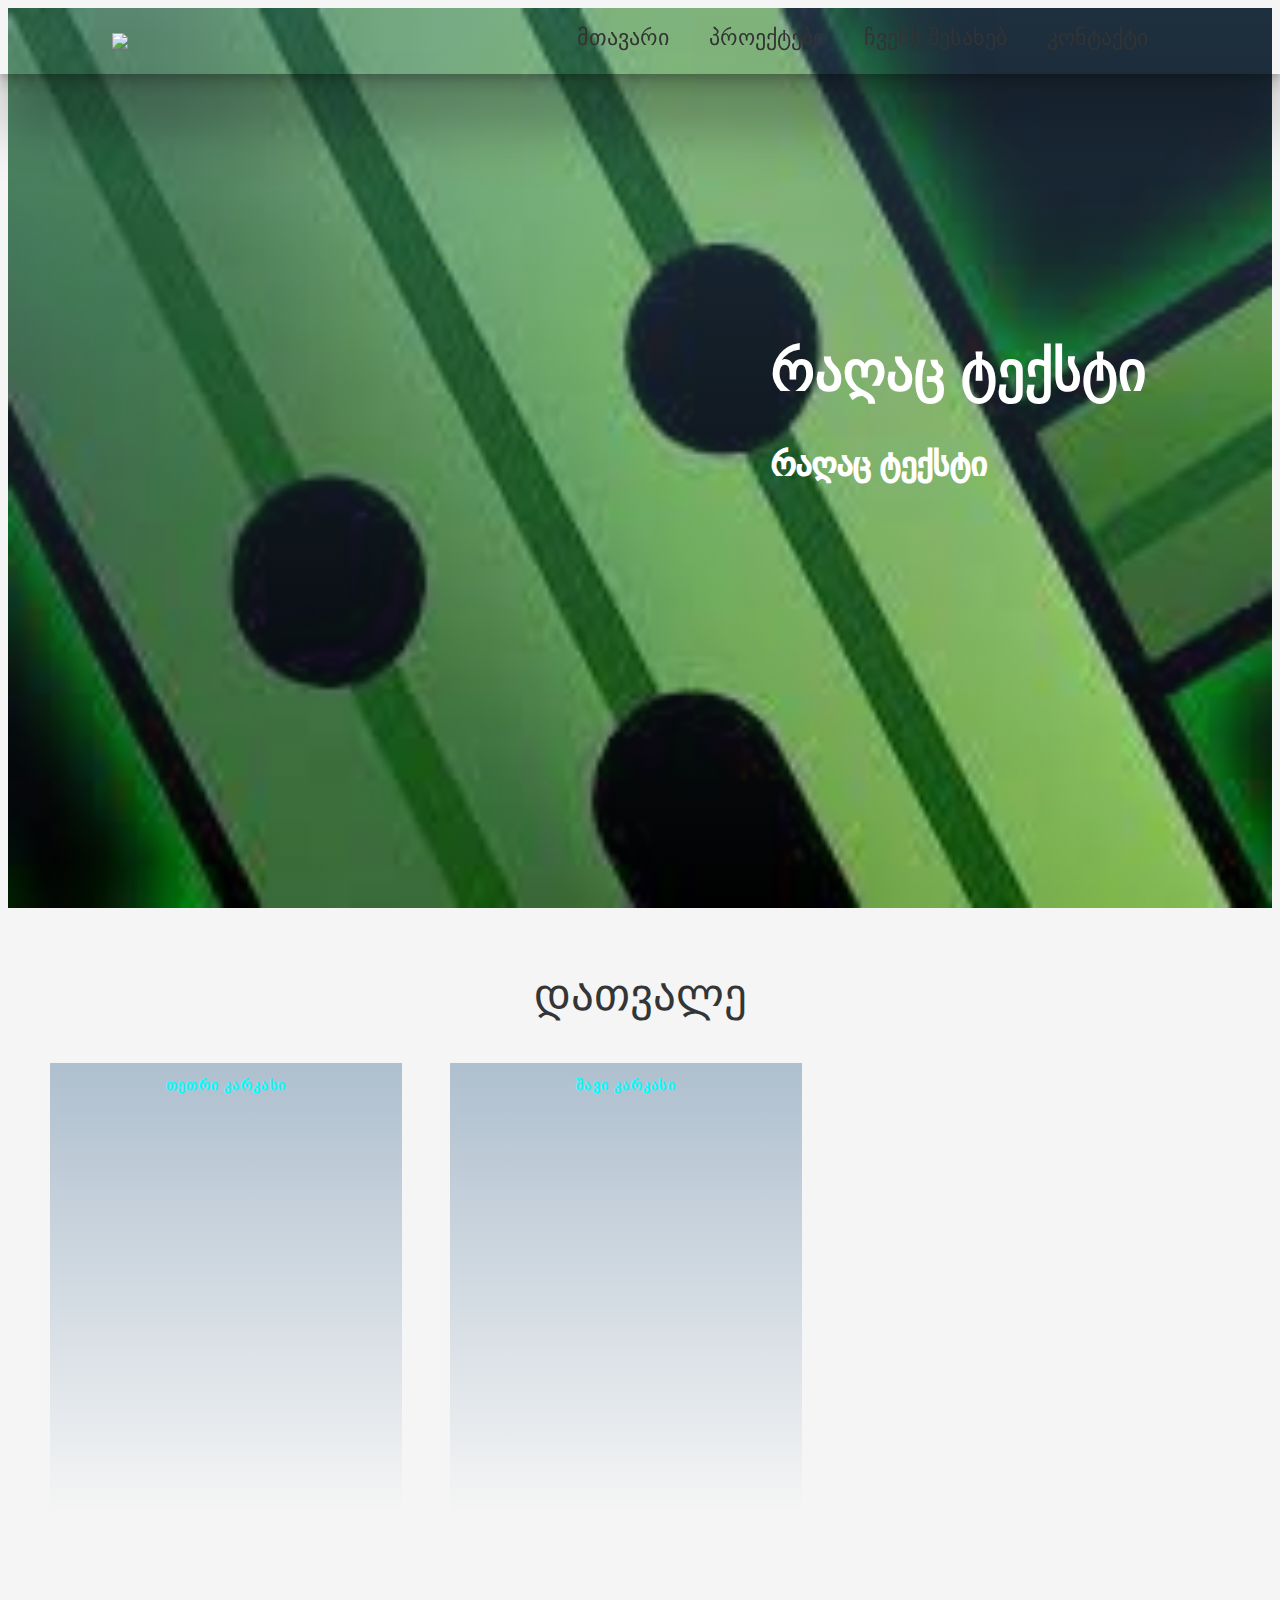
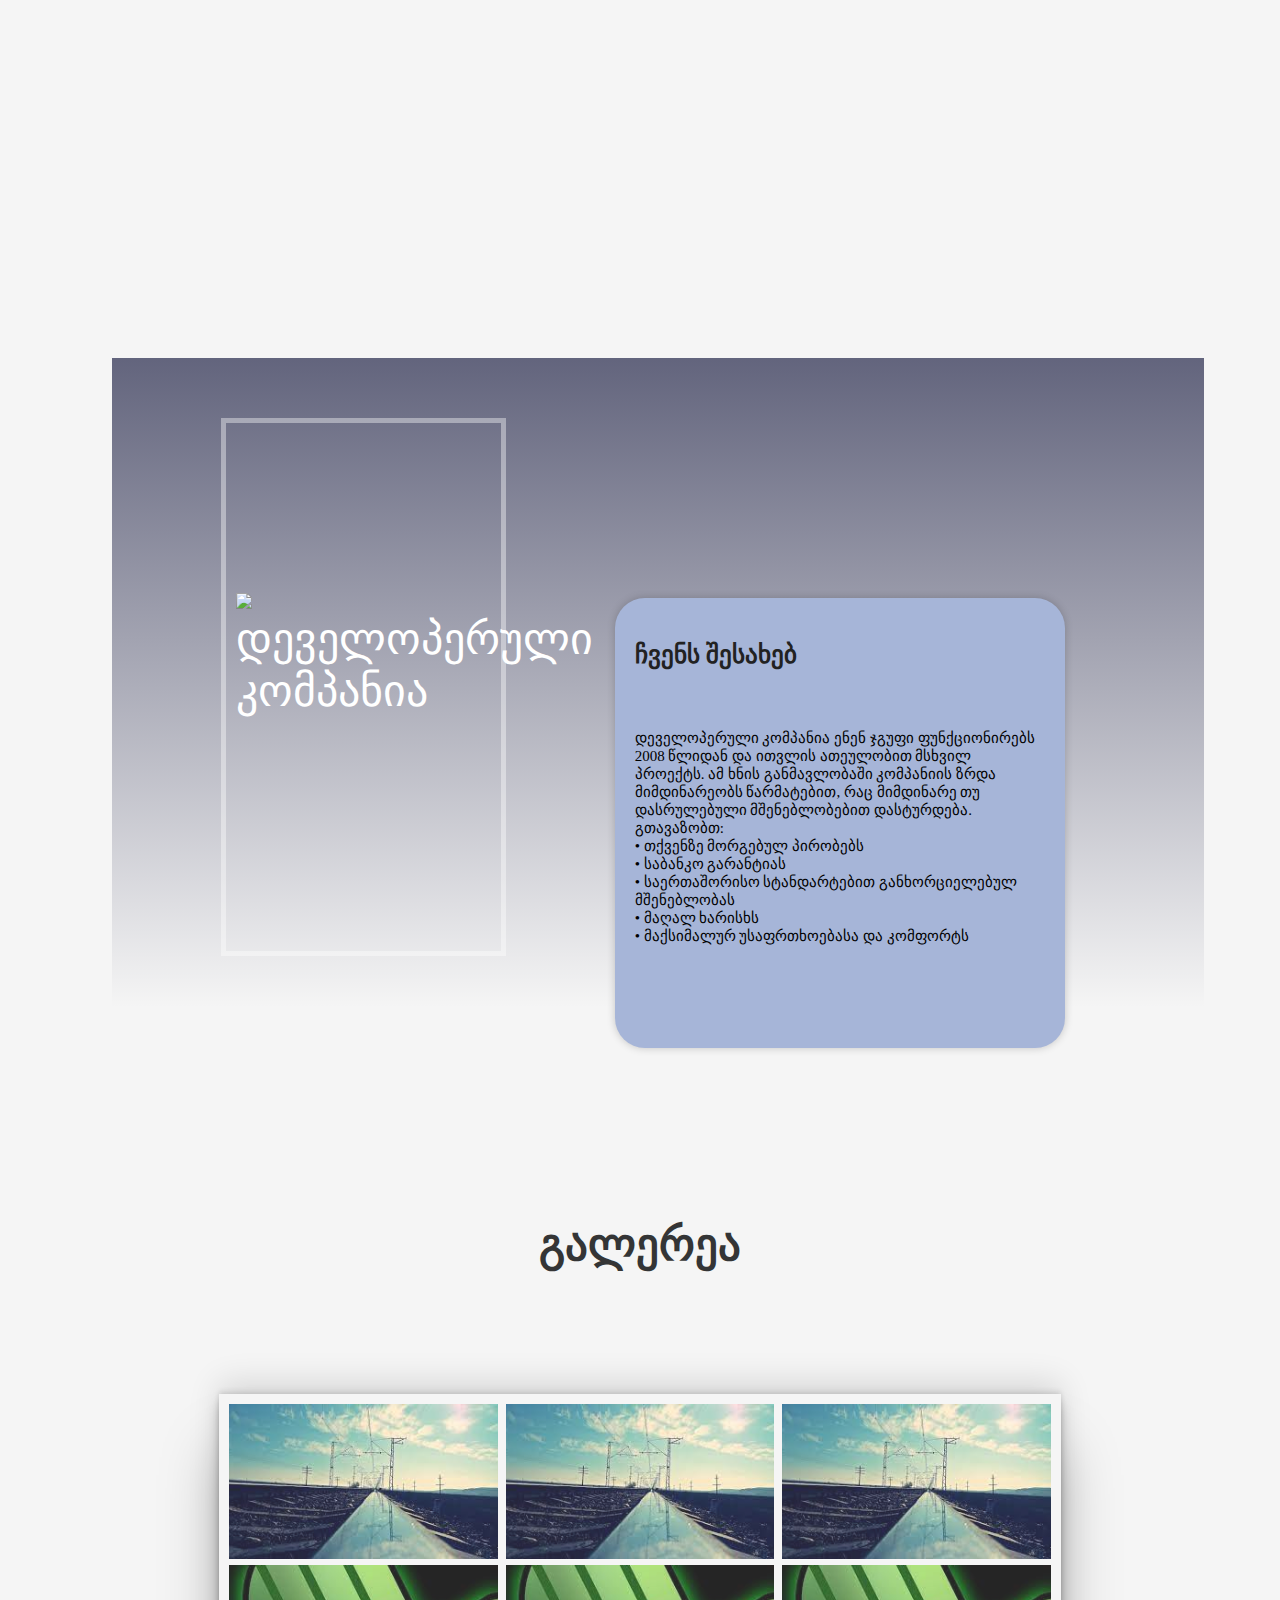
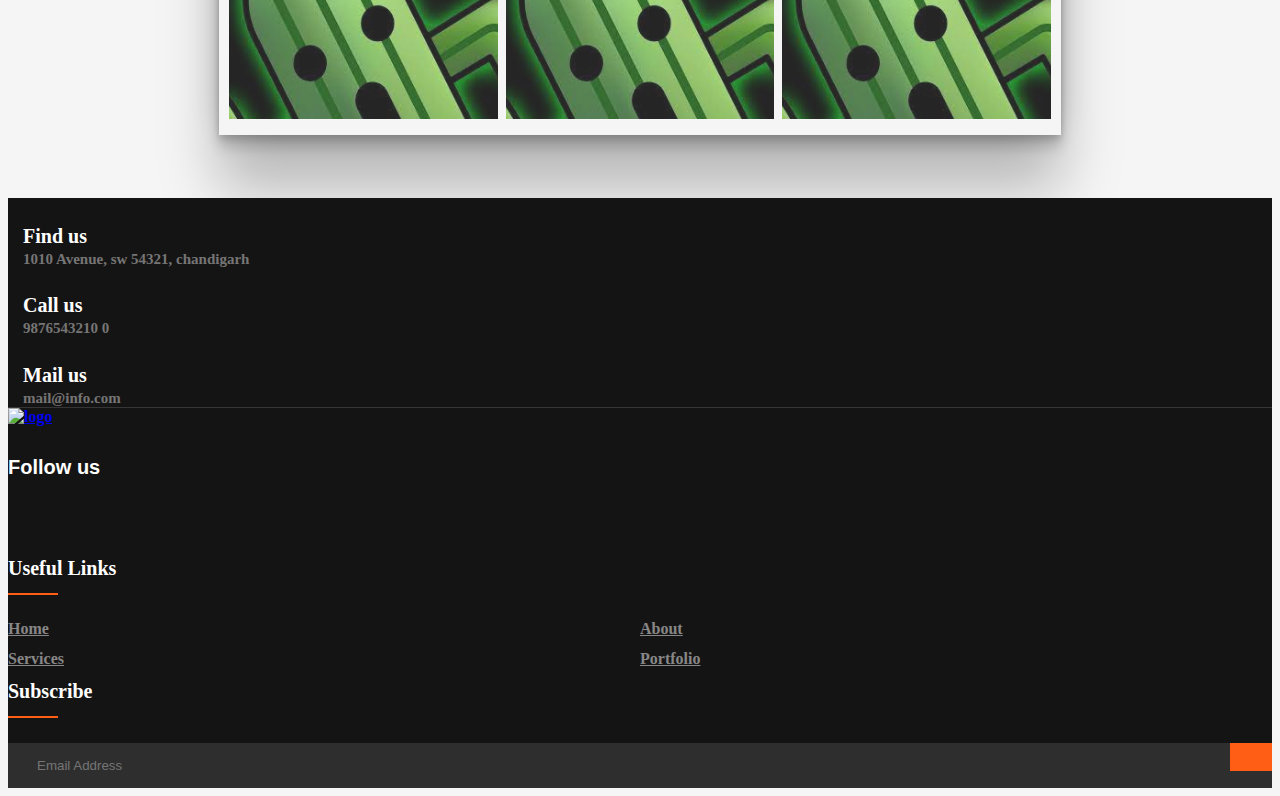
==== index.html @ 0bc1a881 "Calculator" ====
<!DOCTYPE html>
<html lang="en">

<head>
    <meta charset="UTF-8">
    <meta http-equiv="X-UA-Compatible" content="IE=edge">
    <meta name="viewport" content="width=device-width, initial-scale=1.0">
    <script src="https://code.jquery.com/jquery-3.6.0.min.js"></script>
    <script src="https://unpkg.com/aos@2.3.1/dist/aos.js"></script>
    <link rel="icon" href="./img/logo.png" type="image/gif" sizes="16x16">
    <script src="https://cdn.jsdelivr.net/npm/bootstrap@5.0.2/dist/js/bootstrap.bundle.min.js"
        integrity="sha384-MrcW6ZMFYlzcLA8Nl+NtUVF0sA7MsXsP1UyJoMp4YLEuNSfAP+JcXn/tWtIaxVXM"
        crossorigin="anonymous"></script>
    <script src="https://cdn.jsdelivr.net/bxslider/4.2.12/jquery.bxslider.min.js"></script>
    <link rel="stylesheet" href="https://cdn.rawgit.com/michalsnik/aos/2.1.1/dist/aos.css" />
    <link rel="stylesheet" href="styles.css">
    <link href="https://cdn.jsdelivr.net/npm/bootstrap@5.0.2/dist/css/bootstrap.min.css" rel="stylesheet"
        integrity="sha384-EVSTQN3/azprG1Anm3QDgpJLIm9Nao0Yz1ztcQTwFspd3yD65VohhpuuCOmLASjC" crossorigin="anonymous">
    <link href='https://unpkg.com/boxicons@2.0.7/css/boxicons.min.css' rel='stylesheet'>
    <title>Project</title>
</head>

<body style="background-color: #F5F5F5;">
    <div id="loader"></div>
    <section class="hero-section" id="hero-section">
        <header>
            <div class="navbar-wrapper">
                <nav class="navbar-content">
                    <a href="./" class="logo"><img style="height: 4.5rem;" src="./img/logo.png"></a>
                    <ul class="nav-links">
                        <li><a class="txtchange" href="#">მთავარი</a></li>
                        <li><a class="txtchange" href="#project">პროექტები</a></li>
                        <li><a class="txtchange" href="#about">ჩვენს შესახებ</a></li>
                        <li><a class="txtchange" href="#contact">კონტაქტი</a></li>
                    </ul>
                    <i class='bx bx-menu' id="burger"></i>
                </nav>
            </div>
        </header>
        <div class="sliderimage" style="background-image: url(./img/photo1.jfif); opacity: 0;"></div>
        <div class="sliderimage" style="background-image: url(./img/photo2.jfif); opacity: 1;"></div>
        <div class="header-overlay_x">
            <!-- <ul id="ul" onmouseover="myStopFunction()" onmouseout="myFunction()">
        <li onclick="changeSlider(this)" data-items="1" style="background-color: rgb(251, 255, 140);"></li>
        <li onclick="changeSlider(this)" data-items="0" style="background-color: rgb(255, 255, 255);"></li>
        <div class="aroow-left" onclick="forward()">
          <i class='bx bx-right-arrow-alt'></i>
        </div>
        <div class="aroow-right" onclick="back()">
          <i class='bx bx-left-arrow-alt'></i>
        </div>
      </ul> -->

            <div class="header_text">
                <div class="hero-text">
                    <div class="hero-main-text aos-init aos-animate" data-aos="fade-down" data-aos-duration="1200"
                        data-aos-delay="800" data-aos-easing="ease">
                        <div class="main-title">რაღაც ტექსტი <br>
                            <p style="font-size:2rem">რაღაც ტექსტი </p>
                        </div><br>
                    </div>
                    <br>
                </div>
            </div>
        </div>
    </section>

    <!-- კალკულატორი -->

    <section id="project">
        <div data-aos="fade-up" data-aos-duration="900" data-aos-delay="150" data-aos-easing="ease"
            class="title aos-init aos-animate">დათვალე</div>
        <div class="project_border">
            <div class="pro">
                <!-- თეთრი კარკასი -->
                <div class="project aos-init aos-animate" data-aos="fade-up" data-aos-duration="1000"
                    data-aos-delay="200" data-aos-easing="ease">
                    <div class="project_1" style="background-image: url('./img/Dighomi/Project-Dighomi.jpg')">
                        <div class="project-color">
                            <div class="Ongoing_project">
                                თეთრი კარკასი
                            </div>
                            <ul class="project-button">
                                <li>
                                    თეთრი კარკასი
                                </li>
                                <li></li>
                                <li>
                                    <a class="view-modal">
                                        კალკულატორი
                                    </a>
                                </li>
                            </ul>
                        </div>
                    </div>
                </div>

                <!-- შავი კარკასი -->
                <div class="project aos-init aos-animate" data-aos="fade-up" data-aos-duration="1000"
                    data-aos-delay="200" data-aos-easing="ease">
                    <div class="project_1" style="background-image: url('./img/Ortachala/project-ortachala.png')">
                        <div class="project-color">
                            <div class="Ongoing_project">
                                შავი კარკასი
                            </div>
                            <ul class="project-button">
                                <li>შავი კარკასი</li>
                                <li></li>
                                <li>
                                    <a class="view-modal1">
                                        კალკულატორი
                                    </a>
                                </li>
                            </ul>
                        </div>
                    </div>
                </div>
            </div>
        </div>
    </section>


    <div class="popup">
        <div class="popup-content">
            <i style="cursor: pointer; font-size: 36px;" class='close bx bx-x-circle'></i>
          <h2>კალკულატორი</h2>
          <form>
            <label for="input-number">შეიყვანეთ კვადრატულობა:</label>
            <input placeholder="კვ.მ" type="number" id="input-number" name="input-number">
            <br>
            <button type="button" id="submit-btn">გამოთვლა</button>
          </form>
          <table id="product-table">
            <thead>
              <tr>
                <th>პროდუქტი</th>
                <th>ფასი</th>
                <th></th>
              </tr>
            </thead>
            <tbody></tbody>
            <tfoot>
              <tr>
                <td colspan="2">ჯამი:</td>
                <td id="total">0 GEL</td>
              </tr>
            </tfoot>
          </table>
        </div>
      </div>


    <!-- About -->
    <section id="about">
        <div class="about-image " style="background-image: url('./img/Dighomi/banner-2.png');">
            <div class="image_color">

                <div class="company ">
                    <img src="./img/logo.png">
                    <div class="company_text ">
                        დეველოპერული <br> კომპანია
                        </b></b></div><b><b>
                        </b></b>
                </div><b><b>
                    </b></b>
            </div><b><b>
                </b></b>
        </div>
        <b><b>
                <div class="about-text_1 ">
                    <div class="color-white_1">
                        <br>
                        <pre>ჩვენს შესახებ</pre>
                        <div style="height: 20px;">
                        </div>
                        <p>
                            დეველოპერული კომპანია ენენ ჯგუფი ფუნქციონირებს 2008 წლიდან და ითვლის ათეულობით მსხვილ
                            პროექტს. ამ ხნის
                            განმავლობაში კომპანიის ზრდა მიმდინარეობს წარმატებით, რაც მიმდინარე თუ დასრულებული
                            მშენებლობებით
                            დასტურდება.
                            <br>
                            გთავაზობთ:
                            <br>
                            • თქვენზე მორგებულ პირობებს
                            <br>
                            • საბანკო გარანტიას
                            <br>
                            • საერთაშორისო სტანდარტებით განხორციელებულ მშენებლობას
                            <br>
                            • მაღალ ხარისხს
                            <br>
                            • მაქსიმალურ უსაფრთხოებასა და კომფორტს
                        </p>
                    </div>
                </div>
    </section>
    <div class="title">გალერეა</div>
    <section id="gallery">

        <div class="gallery-container">

            <div class="gallery-item" data-index="1">

                <img src="./img/photo1.jfif">
            </div>
            <div class="gallery-item" data-index="2">
                <img src="./img/photo1.jfif">

            </div>
            <div class="gallery-item" data-index="3">
                <img src="./img/photo1.jfif">
            </div>
            <div class="gallery-item" data-index="4">
                <img src="./img/photo2.jfif">
            </div>
            <div class="gallery-item" data-index="5">
                <img src="./img/photo2.jfif">
            </div>
            <div class="gallery-item" data-index="6">
                <img src="./img/photo2.jfif">
            </div>
        </div>
    </section>

    <!-- Contact -->

    <!--Footer -->
    <footer class="footer-section">
        <div class="container">
            <div class="footer-cta pt-5 pb-5">
                <div class="row">
                    <div class="col-xl-4 col-md-4 mb-30">
                        <div class="single-cta">
                            <i class="fas fa-map-marker-alt"></i>
                            <div class="cta-text">
                                <h4>Find us</h4>
                                <span>1010 Avenue, sw 54321, chandigarh</span>
                            </div>
                        </div>
                    </div>
                    <div class="col-xl-4 col-md-4 mb-30">
                        <div class="single-cta">
                            <i class="fas fa-phone"></i>
                            <div class="cta-text">
                                <h4>Call us</h4>
                                <span>9876543210 0</span>
                            </div>
                        </div>
                    </div>
                    <div class="col-xl-4 col-md-4 mb-30">
                        <div class="single-cta">
                            <i class="far fa-envelope-open"></i>
                            <div class="cta-text">
                                <h4>Mail us</h4>
                                <span>mail@info.com</span>
                            </div>
                        </div>
                    </div>
                </div>
            </div>
            <div class="footer-content pt-5 pb-5">
                <div class="row">
                    <div class="col-xl-4 col-lg-4 mb-50">
                        <div class="footer-widget">
                            <div class="footer-logo">
                                <a href="index.html"><img src="https://i.ibb.co/QDy827D/ak-logo.png" class="img-fluid"
                                        alt="logo"></a>
                            </div>
                            <div class="footer-social-icon">
                                <span>Follow us</span>
                                <a href="#"><i class="fab fa-facebook-f facebook-bg"></i></a>
                                <a href="#"><i class="fab fa-twitter twitter-bg"></i></a>
                                <a href="#"><i class="fab fa-google-plus-g google-bg"></i></a>
                            </div>
                        </div>
                    </div>
                    <div class="col-xl-4 col-lg-4 col-md-6 mb-30">
                        <div class="footer-widget">
                            <div class="footer-widget-heading">
                                <h3>Useful Links</h3>
                            </div>
                            <ul>
                                <li><a href="#">Home</a></li>
                                <li><a href="#">about</a></li>
                                <li><a href="#">services</a></li>
                                <li><a href="#">portfolio</a></li>

                            </ul>
                        </div>
                    </div>
                    <div class="col-xl-4 col-lg-4 col-md-6 mb-50">
                        <div class="footer-widget">
                            <div class="footer-widget-heading">
                                <h3>Subscribe</h3>
                            </div>
                            <div class="subscribe-form">
                                <form action="#">
                                    <input type="text" placeholder="Email Address">
                                    <button><i class="fab fa-telegram-plane"></i></button>
                                </form>
                            </div>
                        </div>
                    </div>
                </div>
            </div>
        </div>
    </footer>
    <script>
        let menuarrow = document.querySelectorAll(".arrow");
        for (var i = 0; i < menuarrow.length; i++) {
            menuarrow[i].addEventListener("click", (e) => {
                let arrowParent = e.target.parentElement.parentElement; //selecting main parent of arrow
                arrowParent.classList.toggle("showMenu");
            });
        }
        AOS.init();
        let sidebar = document.querySelector(".sidebar");
        let sidebarBtn = document.querySelector(".bx-menu");
        sidebarBtn.addEventListener("click", () => {
            sidebar.classList.toggle("close");
        });

    </script>
    <script src="scripts.js"></script>
</body>

</html>
---- styles.css ----
body {
  overflow-x: hidden !important;
}

* {
  scroll-behavior: smooth;
}
input::-webkit-outer-spin-button,
input::-webkit-inner-spin-button {
  -webkit-appearance: none;
  margin: 0;
}


/* loader */
#loader {
  position: fixed;
  top: 0;
  left: 0;
  width: 100%;
  height: 100%;
  background: #fff;
  z-index: 9999;
}

#loader::after {
  content: "";
  display: block;
  width: 60px;
  height: 60px;
  margin: auto;
  border: 6px solid #3498db;
  border-radius: 50%;
  border-top-color: transparent;
  animation: loader 1.5s linear infinite;
}

@keyframes loader {
  0% {
    transform: rotate(0deg);
  }

  100% {
    transform: rotate(360deg);
  }
}

/* Navbar */
header {
  width: 100%;
  position: fixed;
  top: 0;
  z-index: 9995;
  height: 6rem;
}


.navbar-wrapper.bg-color-change {
background-color: #ffff;
  /* background-color: #425a78; */
}

.txtchange.txt-color-change {
  /* color: white; */
  color: #333333;
}

header .navbar-wrapper {
  box-shadow: rgba(0, 0, 0, 0.25) 0px 54px 55px, rgba(0, 0, 0, 0.12) 0px -12px 30px, rgba(0, 0, 0, 0.12) 0px 4px 6px, rgba(0, 0, 0, 0.17) 0px 12px 13px, rgba(0, 0, 0, 0.09) 0px -3px 5px;
  max-width: 100%;
  margin: 0 auto;
  padding: 1rem 7rem;
}

header .navbar-wrapper .navbar-content {

  display: flex;
  align-items: center;
  justify-content: space-between;
}

header .navbar-wrapper .navbar-content .logo {
  font-size: 2.25rem;
  text-decoration: none;
  text-transform: uppercase;
  color: #fff;
  font-weight: 700;
}

header .navbar-wrapper .navbar-content .nav-links {
  margin: 0;
  display: flex;
  align-items: center;
}

header .navbar-wrapper .navbar-content .nav-links li {
  list-style-type: none;
}

header .navbar-wrapper .navbar-content .nav-links li a {
  text-decoration: none;
  color: #333333 ;
  /* color: white; */
  margin: 0 1.25rem;
  font-weight: 500;
  font-size: 1.4rem;
  position: relative;
}

header .navbar-wrapper .navbar-content .nav-links li a::after {
  position: absolute;
  content: "";
  background-color: black;
  bottom: -5px;
  left: 0;
  width: 0%;
  height: 3px;
  transition: 0.3s ease all;
}

header .navbar-wrapper .navbar-content .nav-links li a:hover::after {
  width: 100%;
}

header .navbar-wrapper .navbar-content .nav-links button {
  border: none;
  outline: none;
  cursor: pointer;
  padding: 0.75rem 1rem;
  margin: 0 1rem;
  border-radius: 6px;
  background: transparent;
  border: 2px solid #fff;
  color: #fff;
  font-weight: 500;
}

header .navbar-wrapper .navbar-content i {
  display: none;
  color: #fff;
  cursor: pointer;
}

/* Slider Arrows */
/* .aroow-left {
    width: 35px;
    height: 35px;
    border-radius: 50%;
    position: absolute;
    cursor: pointer;
    right: -30px;
    bottom: 0px;
    font-size: 30px;
    text-align: center;
    line-height: 38px;
    color: #fff;
    -webkit-transition: all 0.3s;
    -moz-transition: all 0.3s;
    -o-transition: all 0.3s;
    transition: all 0.3s;
  }
  
  .aroow-left:hover {
  
    color: #4eadfd;
  }
  
  .aroow-right {
    width: 35px;
    height: 35px;
    border-radius: 50%;
    position: absolute;
    cursor: pointer;
    left: 15px;
    bottom: 0px;
    font-size: 30px;
    text-align: center;
    line-height: 38px;
    color: #fff;
    -webkit-transition: all 0.3s;
    -moz-transition: all 0.3s;
    -o-transition: all 0.3s;
    transition: all 0.3s;
  }
  
  .aroow-right:hover {
  
    color: #4eadfd;
  } */

/* Slider Home button */
.hero-main-text {
  margin: auto;
  height: 250px;
}

/* 
  
  
  */
.sliderimage {
  position: absolute;
  width: 100%;
  height: 100%;
  opacity: 0;
  background-size: cover;
  background-position: center center;
  -webkit-transition: all 1.6s;
  -moz-transition: all 1.6s;
  -o-transition: all 1.6s;
  transition: all 1.6s;
  z-index: -1;
}

.header-overlay_x {
  background-image: linear-gradient(rgb(73 114 151 / 41%), rgb(255 255 255 / 0%));
  position: absolute;
  top: 0px;
  left: 0px;
  width: 100%;
  height: 100%;
  z-index: 1;
}

#ul {
  width: 200px;
  text-align: center;
  bottom: 40px;
  z-index: 2;
  right: 46%;
  position: absolute;
  list-style: none;
  cursor: pointer;
}

#ul li {
  width: 20px;
  height: 20px;
  background-color: #fff;
  display: inline-block;
  margin-left: 20px;
  font-size: 24px;
  cursor: pointer;
  font-family: 'bpg_nino_medium_capsregular';
  font-weight: bold;
  color: #fff;
}

.header_text {
  width: 1020px;
  height: 100vh;
  margin-left: 8%;
  display: flex;
  float: right;
  justify-content: flex-end;
  margin-right: 10%;
}

.hero-text {
  display: flex;
}

.main-title {
  display: block;
  position: relative;
  font-size: 65px;
  line-height: 1.4;
  color: rgb(255, 255, 255);
  width: 100%;
  text-align: center;
  -webkit-text-stroke-width: 2px;
  -webkit-text-stroke-color: #fff;
  color: #fff;
  text-align: left;
  font-family: Arial Black, Arial Bold, Gadget, sans-serif;
  ;
}

.main-title b {
  -webkit-text-stroke-color: #eee77f;
  color: transparent;
}

.main-title span {
  color: #eee77f;
  -webkit-text-stroke-width: 0px;
  -webkit-text-stroke-color: #eee77f;
  font-family: Arial Black, Arial Bold, Gadget, sans-serif;
  font-weight: bold;
  font-size: 31px;
  top: 80px;
  width: 800px;
  height: 25px;
  position: absolute;
  left: 0;
  padding: 10px;
  border-radius: 5px;
}

/* Hero Section */
section {
  display: flex;
  justify-content: center;
}

.hero-section {
  height: 100vh;
  position: relative;
  transition: all 0.5s ease;
}

.sidebar.close~.hero-section {
  left: 78px;
  width: calc(100% - 78px);
}

/*  */

/* Project Section */

#project {
  background-image: url('../img/BG.png');
  flex-direction: column;
  height: 800px;
  z-index: 0;
  position: relative;
}

.project_border {
  height: 100%;
  margin: 0px auto;
  overflow: hidden;
}

.project {
  width: 460px;
  height: 500px;
  margin: 0px 20px;
  overflow: hidden;
  float: left;
  position: relative;
}

.pro {
  width: 100%;
  height: 50%;
}

.project_1 {
  width: 420px;
  height: 500px;
  background-size: cover;
  position: relative;
  background-position: center center;
}

.project-color {
  position: absolute;
  width: 100%;
  height: 100%;
  -webkit-transition: all 0.3s;
  -moz-transition: all 0.3s;
  -o-transition: all 0.3s;
  transition: all 0.3s;
  background-image: linear-gradient(rgb(73 114 151 / 41%), rgb(255 255 255 / 0%));

}

.Ongoing_project {
  text-align: center;
  color: aqua;
  font-size: 14px;
  padding: 1px 10px;
  line-height: 24px;
  font-family: 'bpg_nino_medium_capsregular';
  font-weight: 700;
  letter-spacing: 1.3px;
  margin: 10px 17px;
}

.project-button {
  padding: 0;
  width: 100%;
  height: 100%;
  position: absolute;
  left: 0;
  top: 0;
  opacity: 1;
  list-style: none;
  -webkit-transition: all 0.4s;
  -moz-transition: all 0.4s;
  -o-transition: all 0.4s;
  transition: all 0.4s;
  z-index: 99;
}

.project-button li {
  transform: translateX(120%);
  color: #fff;
  font-family: 'bpg_nino_medium_capsregular';
  font-weight: 700;
  padding: 8px 5px;
  font-family: 'bpg_nino_medium_capsregular';
  font-weight: 700;
  text-align: center;
  transition: 0.7s;
  transition-delay: 0s;
  opacity: 0;
  margin-top: 2px;

}

.project-button li a {
  cursor: pointer;
  text-decoration: none;
  padding: 10px;
  color: #fff;
  border-radius: 50px;
  font-size: 20px;
}

.project-button li a:hover {
  color: #00ffff;
}

.project-button li:nth-child(1) {
  transition-delay: 0.1s;
}

.project-button li:nth-child(2) {
  transition-delay: 0.2s;
  width: 220px;
  height: 2px;
  padding: 0px 0px;
  margin-left: 100px;
  background-color: rgba(255, 255, 255, 0.3)
}

.project-button li:nth-child(3) {
  transition-delay: 0.3s;
}

.project-button:hover li {
  transform: translateY(200px);
  opacity: 1;
}

.pr-location {
  width: 100%;
  text-align: center;
  position: absolute;
  color: #fff;
  font-family: "Regular2";
  font-size: 22px;
  position: absolute;
  bottom: 20px;
  left: 10px;
}


.Choose_an_apartment {
  width: 200px;
  text-align: center;
  border: 2px solid #fae499;
  box-sizing: border-box;
  color: #fae499;
  font-size: 14px;
  padding: 8px 5px;
  font-family: 'bpg_nino_medium_capsregular';
  font-weight: 700;
  margin-left: 0px;
  letter-spacing: 1.3px;
  border-radius: 50px;
  position: absolute;
  margin-top: 50px;

}

.Choose_an_apartment:hover {
  background-color: rgba(250, 228, 153, 0.2);
  color: #fae499;
}

.project_1_bg {
  width: 40px;
  height: 380px;
  position: absolute;
  top: 10px;
  right: -19px;
  background-color: #50afff;
  border-radius: 50px;
  -webkit-box-shadow: 0 0 25px 0 rgb(0 0 0 /25%);
  box-shadow: 0 0 25px 0 rgb(0 0 0 / 25%);
  -webkit-transition: all 1.3s;
  -moz-transition: all 1.3s;
  -o-transition: all 1.3s;
  transition: all 1.3s;
}

.project_1_bg ul {
  position: absolute;
  right: 10px;
  margin-top: 0px;
  list-style: none;
}

.project_1_bg ul li {
  width: 20px;
  font-size: 20px;
  text-align: center;
  font-family: 'dejavu_sansbold';
  font-weight: bold;
  color: #fff;
}

.project_1_bg img {
  margin-top: 10px;
  margin-left: 5px;
}

.project-color:hover {

  background-color: rgba(0, 2, 18, 0.4)
}

.title {
  color: #343536;
  font-family: 'dejavu_sansbold';
  text-align: center;
  font-size: 45px;
  border-radius: 30px;
  width: 380px;
  margin: 60px auto;
  position: relative;
}

.project-color:hover .sc {
  opacity: 0;
}

.project-color:hover .project_1_bg {
  opacity: 0
}

/* Contact */

.contact-title {
  color: #343536;
  font-family: 'dejavu_sansbold';
  text-align: center;
  font-size: 45px;
  border-radius: 30px;
  width: 380px;
  margin: 30px auto;
  position: relative;
}

.contact-p {
  margin: 20px auto;
  color: #343536;
  font-family: 'dejavu_sansbold';
  text-align: center;
}

ul {
  list-style: none;
}

input {
  overflow: hidden;
}

.section-title {
  position: relative;
  font-size: 30px;
  font-weight: 600;
  font-family: "Poppins", sans-serif;
  margin: 0 0 35px;
}

.sec-pad {
  padding: 60px 0 0;

}

.contact-sec {
  background-repeat: no-repeat;
  background-image: url(../img/coop.jpg);
  color: white;
  flex-direction: column;
  align-items: center;
  display: flex;
  box-shadow: rgba(0, 0, 0, 0.25) 0px 54px 55px, rgba(0, 0, 0, 0.12) 0px -12px 30px, rgba(0, 0, 0, 0.12) 0px 4px 6px, rgba(0, 0, 0, 0.17) 0px 12px 13px, rgba(0, 0, 0, 0.09) 0px -3px 5px;
  background-color: #8995b2;
  background-size: cover;
}

.contact-sec .contact-ul li,
.contact-ul b {
  font-size: 20px;
  margin: 10px 0;
  font-family: Cambria, Cochin, Georgia, Times, "Times New Roman", serif;
  word-wrap: break-word;
}

.contact-sec .contact-ul i {
  font-size: 18px;
  padding: 10px;
  margin-right: 10px;
  border-radius: 50%;
}

.contact-detail a {
  color: white;
  text-decoration: none;
}

.contact-sec .contact-ul li b:hover {
  color: #f93;
}

.contact-detail span {
  width: 130px;
  display: flex;
  justify-content: center;
}

.contact-detail span a {
  font-size: 20px;
  padding: 6px 12px;
  color: #000;
  border-radius: 50%;
  margin: 0px 5px;
}

.contact-detail span .fb {
  color: #3b5998;
  border: 3px solid #3b5998;
}

.contact-detail span .fb:hover {
  color: #fff;
  background-color: #3b5998;
}

.contact-detail span .insta {
  color: #833ab4;
  border: 3px solid #833ab4;
}

.contact-detail span .insta:hover {
  color: #fff;
  background-color: #833ab4;
}

.contact-detail span .twitter {
  color: #00acee;
  border: 3px solid #00acee;
}

.contact-detail span .twitter:hover {
  color: #fff;
  background-color: #00acee;
}

form.contFrm {

  margin: auto;
}

.inptFld {
  width: 100%;
  height: 50px;
  border: 1px solid black;
  margin: 0 0 10px;
  border-radius: 8px;
  padding: 0 20px;
  font-size: 16px;
  color: #000;
}

.inptFld:focus {
  outline-offset: -4px;
  outline: 1px solid #f93;
}

.contFrm textarea {
  height: 75px;
  padding-top: 5px;
}

.inptBtn {
  border-radius: 20px;
  box-shadow: rgba(0, 0, 0, 0.25) 0px 54px 55px, rgba(0, 0, 0, 0.12) 0px -12px 30px, rgba(0, 0, 0, 0.12) 0px 4px 6px, rgba(0, 0, 0, 0.17) 0px 12px 13px, rgba(0, 0, 0, 0.09) 0px -3px 5px;
  height: 50px;
  font-size: 14px;
  color: black;
  margin: auto;
  letter-spacing: 1px;
  cursor: pointer;
  width: 100%;
  max-width: 200px;
  background-color: transparent;
  border: 1.5px solid black;

}

/* About */

#about {
  display: block;
  width: 1700px;
  height: 800px;
  margin: auto;
  position: relative;
  margin-top: 250px;
}

.about-image {
  width: 90%;
  height: 650px;
  margin-left: 100px;
  position: absolute;
  background-size: cover;
  background-position: center center;
  z-index: 2;
}

.about_fontact {
  position: absolute;
  bottom: 5px;
  left: -0px;
  color: #fff;
  color: #fff;
  border-radius: 50px;
  border-left: none !important;
}


.image_color {
  position: absolute;
  left: 0;
  top: 0;
  background-image: linear-gradient(rgba(1, 4, 45, 0.6), rgba(1, 4, 45, 0.0));
  width: 100%;
  height: 100%;
}

.company {
  margin-top: 60px;
  float: left;
  margin-left: 10%;
  width: 275px;
  height: 528px;
  border: 5px solid rgba(255, 255, 255, 0.4);
}

.company img {
  margin-top: 170px;
  width: 170px;
  margin-left: 10px;
}

.company_text {
  font-size: 60px;
  width: 700px;
  margin-left: 10px;
  color: #fff;
  font-family: "Regular2";
}

.company_text b {
  -webkit-text-stroke-width: 2px;
  -webkit-text-stroke-color: #eee77f;
  color: transparent;
}

.about-text_1 {
  border-radius: 30px;
  width: 450px;
  height: 450px;
  float: right;
  position: relative;
  z-index: 9;
  margin-top: 240px;
  margin-right: 15%;
  font-size: 15px;
  background-color: #a6b5d8;
  box-shadow: 0px 0px 8px rgb(0 0 0 / 20%);
}

.color-white_1 {
  width: 400px;
  height: 250px;
  position: absolute;
  left: 20px;
}

.color-white_1 pre {
  font-size: 25px;
  color: #222;
  margin-left: 0px;
  width: 300px;
  position: relative;
  font-family: "Regular2"
}


.color-white_1 p {
  font-weight: normal;

}

/* Responsive design */

/* contact */
@media (max-width: 768px) {
  .container {
    width: 100%;
  }
}


@media (max-width: 991px) {
  .sec-pad {
    padding: 20px 0 0px;
  }

  .contact-sec .contact-ul li,
  .contact-ul b {
    font-size: 18px;
  }

  .contact-sec .contact-ul i {
    font-size: 14px;
    padding: 6px;
    margin-right: 6px;
  }

  .inptFld {
    height: 40px;
    margin: 0 0 10px;
    padding: 0 14px;
    font-size: 14px;
  }
}

@media (max-width: 767px) {
  .contact-detail span {
    width: auto;
  }

  .contact-detail span a {
    font-size: 18px;
    padding: 5px 10px;
    color: #000;
    border-radius: 50%;
    margin: 0px 5px 20px;
  }
}

@media (max-width: 575px) {
  .section-title {
    font-size: 26px;
    font-weight: 500;
  }

  .contact-sec {
    border-radius: 10% 10% 0% 0% / 5% 5% 0% 0%;
  }

  .contact-sec .contact-ul i {
    border: none;
  }

  .inptFld {
    height: 36px;
    margin: 0 0 8px;
    padding: 0 14px;
    font-size: 14px;
  }
}

@media (max-width: 480px) {

  .contact-sec .contact-ul li,
  .contact-ul b {
    font-size: 16px;
  }
}

/*  */

@media only screen and (max-width: 1800px) {
  #about {
    width: 90%;
  }
}

@media only screen and (max-width: 1600px) {
  #about {
    width: 94%;
    overflow: hidden;
  }
}

@media only screen and (max-width: 1520px) {
  .company_text {
    font-size: 47px;
  }

  .project_border {
    margin-left: 23%;
    width: 1300px;
  }

  .project {
    width: 390px;
  }

  .project_1 {
    width: 352px;
  }

  .header_text {
    width: 800px;
    margin-left: 5%;
  }

  .main-title {
    font-size: 55px;
  }

  .project-button li:nth-child(2) {
    margin-left: 65px;
  }
}

@media only screen and (max-width: 1400px) {
  #about {
    width: 96%;
  }

  .project_border {
    width: 1200px;
    margin: -18px auto;
  }

  .project {
    width: 380px;
    height: 450px;
    margin: 0px 10px;
  }

  .project_1 {
    width: 352px;
    height: 451px;
  }

  .project_1_bg ul {
    right: 13px;
  }

  .project_1_bg ul li {
    font-size: 17px;
  }

  .project_1_bg {
    height: 322px;
    -webkit-box-shadow: 0 0 15px 0 rgb(0 0 0 / 15%);
    box-shadow: 0 0 15px 0 rgb(0 0 0 / 15%);
  }

  .hom_title {
    margin: 71px auto;
  }

  .about-image {
    margin-left: 79px;
  }

  @media only screen and (max-width: 1350px) {
    .Company-image {
      height: 500px;
    }

    .bulet_bottom {
      margin-top: 344px;
    }


    .company_text {
      font-size: 47px;
    }

  }

  @media only screen and (max-width: 1300px) {

    .company_text {
      font-size: 44px;
    }

    .company_text b {
      -webkit-text-stroke-width: 1px;
    }
  }

  @media only screen and (max-width: 1220px) {

    .hero-section,
    .icon_header {
      height: 700px;
    }

    #project {
      height: 1150px;
    }

    .hero-section {
      position: relative;
    }

    .icon_header {
      height: 650px;
    }

    .header_text {
      height: 600px;
    }

    .main-title {
      font-size: 48px;
    }

    .main-title span {
      top: 50px;
      margin-left: -10px;

    }

    .project {
      margin: 20px 34px;
    }

    .main-title {
      font-size: 38px;
    }

    .main-title {
      -webkit-text-stroke-width: 1px;
    }

    .main-title span {
      color: #eee77f;

      top: 35px
    }

    .hero-main-text {
      height: 163px;
    }

    #ul li {
      margin-left: 3px;
    }

    .aroow-right {
      left: 15px;
    }

    .aroow-left {
      right: 10px;
    }

    #ul {
      width: 200px;
      text-align: center;
      bottom: 20px;
      z-index: 2;
      right: 35%;
    }


    .icon_header {
      width: 14px;
    }

    .header_text {
      width: 543px;
    }

    .project_border {
      width: 910px;
    }

    .about_image_left {
      height: 605px;
    }

    .about-image {
      height: 589px;
    }

    .company {
      height: 210px;
      margin: 21px 50px;
    }

    .company img {
      margin-top: 65px;
    }

    .about-text_1 {

      margin-top: 279px;
    }

    .company_text {
      font-size: 27px;
    }

    .company {
      margin: 21px 34px;
      width: 209px;
    }



  }

  @media only screen and (max-width: 1000px) {
    .header_text {
      width: 400px;
      margin-left: 5%;
    }

    .main-title span {
      color: #eee77f;
      top: 24px;
      width: 500px;
    }

    .main-title {
      margin-top: 10px;
      font-size: 28px;
    }

    .icon_header {
      right: 57px;
    }


    .project_border {
      width: 820px;
      margin: -18px auto;
    }

    .project {
      margin: 20px 14px;
    }

    .Company_fontact {
      display: none;
    }
  }


  @media only screen and (max-width: 820px) {
    .project_border {
      width: 380px;
      margin: -55px auto;
      overflow: hidden;
    }

    .project_1 {
      width: 349px;
    }

    .project {
      margin: 20px 0px;
    }

    #Company {
      margin-top: 1340px;
      overflow: hidden;
    }

    .bulet_top {
      right: 14%;
    }

    .image_color div b {
      font-size: 20px;
    }

    .image_color div p {
      font-size: 30px;
    }

    .Company-image {
      height: 443px;
    }

    .bulet_bottom {
      margin-top: 295px;
    }

    .Projects-text_1 {
      margin-top: 167px;
      height: 431px;
      width: 350px
    }

    .sst-btn-Company {
      margin-top: 351px;
    }



    #project {
      margin-top: 10%;
      height: 214vh;
      width: 100%;
    }

  }

  .pro {
    height: 44%;
  }

  .Feedback_color_blur {
    width: 350px;
    margin-left: 5%;
    margin-top: 0px;
    height: 423px;
  }

  .Feedback_text {
    font-size: 50px;
    width: 300px;
    margin-top: 15px;
  }

  .Feedback_text pre {
    font-size: 13px;
  }

  #Feedback {
    height: 423px;
  }

  .forms {
    width: 317px !important;
    margin-top: 10px !important;
  }

}

@media only screen and (max-width: 650px) {

  #Feedback,
  .Feedback_color_blur {
    height: 370px;
  }

  .Feedback_color_blur {
    margin-left: 3%;
  }

  .Feedback_text {
    font-size: 30px;
  }

  .Feedback_text pre {
    padding: 0px 0px;
    margin-top: -32px;
  }

  .header_text {
    width: 330px;
    margin-left: 3%;
    overflow: hidden;
  }

  .slider_box {
    margin-left: 5%
  }

  .main-title {
    font-size: 35px;
  }

  .Project_contents h1 {
    margin-top: -50px;
  }

  .main-title span {
    color: #eee77f;
    width: 250px;
    font-size: 21px;
    top: 85px;
  }

  .main-title span:after {
    top: 15px;
    height: 20px;
    width: 220px;
  }

  .hero-main-text {
    height: 235px;
  }

  .title {
    width: 360px;
    margin: 14px auto;
  }

  .project_border {
    width: 370px;
    overflow: hidden;
    margin: 0px auto;
  }

  .about-text_1 {
    width: 388px;
  }

  .color-white_1 p {
    font-size: 14px !important;
    width: 336px;
  }

  .color-white_1 pre {

    margin-top: 62px;
  }
}

@media only screen and (max-width: 520px) {

  .Project_arr_button {

    top: -250px;

  }

  .Project_contents h1 {
    margin-top: -90px;
  }

  #Company {
    width: 99%;
    overflow: hidden;
  }

  #ul {

    left: 30%;
  }

  .company_text {
    font-size: 20px;
  }

  #about {
    width: 99%;
  }

  .about-text_1 {
    width: 349px;
  }

  .company {
    margin: 25px 16px;
  }

  .title {
    width: 340px;

  }

  .title::before {
    left: 84px;
  }

  .title::after {
    left: 106px;
  }

  .project_border {
    width: 350px !important;
  }

  .ul_border {
    right: 10px;
  }

  .project_1_bg {

    right: 7px;
  }

  .Feedback_color_blur {
    width: 331px;
  }

  .Feedback_text pre {
    font-size: 12px;
  }
}

@media only screen and (max-width: 400px) {
  #Project {
    height: 690px;

  }

  .image_left_border {
    display: none;
  }

  .all_news {
    font-size: 15px;
  }
}


/* navbar */

@media (max-width: 850px) {
  header .navbar-wrapper .navbar-content .nav-links {
    position: absolute;
    top: 0;
    left: 0;
    background-color: #fff;
    height: 100%;
    width: 225px;
    margin: 0;
    padding: 0;
    flex-direction: column;
    justify-content: space-evenly;
    align-items: center;
    transform: translateX(-100%);
    transition: 0.4s ease all;
    z-index: 10;
  }

  header .navbar-wrapper .navbar-content .nav-links li a {
    color: #000;
  }

  header .navbar-wrapper .navbar-content .nav-links li a::after {
    background-color: #000;
  }

  header .navbar-wrapper .navbar-content .nav-links button {
    border-color: #000;
    color: #000;
    padding: 0.75rem 1.5rem;
  }

  header .navbar-wrapper .navbar-content .nav-links.active {
    box-shadow: rgba(0, 0, 0, 0.25) 0px 54px 55px, rgba(0, 0, 0, 0.12) 0px -12px 30px, rgba(0, 0, 0, 0.12) 0px 4px 6px, rgba(0, 0, 0, 0.17) 0px 12px 13px, rgba(0, 0, 0, 0.09) 0px -3px 5px;
    height: 100vh;
    background-color: #e1e1e1;
    transform: translateX(0%);
  }

  header .navbar-wrapper .navbar-content i {
    margin-left: 95%;
    font-size: 36px;
    display: block;
  }
}

.flats {
  width: 120px;
  height: 40px;
  color: #fff;
  background-color: #50afff;
  border: 2px solid #50afff;
  font-weight: bold;
  margin-top: 10px;
  margin-left: 46.5%;
  position: absolute;
  font-size: 15px;
  padding: 8px;
  cursor: pointer;
  text-align: center;
  border-radius: 50px;
  text-decoration: none;
  -webkit-transition: all 0.3s;
  -moz-transition: all 0.3s;
  -o-transition: all 0.3s;
  transition: all 0.3s;
}

/* Gallery */


.gallery-container {
  display: flex;
  flex-wrap: wrap;
  box-shadow: rgba(0, 0, 0, 0.25) 0px 54px 55px, rgba(0, 0, 0, 0.12) 0px -12px 30px, rgba(0, 0, 0, 0.12) 0px 4px 6px, rgba(0, 0, 0, 0.17) 0px 12px 13px, rgba(0, 0, 0, 0.09) 0px -3px 5px;

  justify-content: space-between;
  max-width: 65%;
  margin: 5% auto;
  padding: 10px;
}

.gallery-item {
  padding: 10;
  flex-basis: 32.7%;
  margin-bottom: 6px;
  opacity: .85;
  cursor: pointer;
}

.gallery-item:hover {
  opacity: 1;
}

.gallery-item img {
  width: 100%;
  height: 100%;
  object-fit: cover;
}

.gallery-item img:hover {
  border-radius: 25px;
  transition: 1.5s all ease-in-out;
  transform: scale(1.2);
}

.gallery-content {
  font-size: .8em;
}

.lightbox {
  z-index: 9999;
  position: fixed;
  display: none;
  background-color: rgba(0, 0, 0, 0.8);
  width: 100%;
  height: 100%;
  overflow: auto;
  top: 0;
  left: 0;
}

.lightbox-content {
  position: relative;
  width: 70%;
  height: 70%;
  margin: 10% auto;
}

.lightbox-content img {
  border-radius: 7px;
  box-shadow: 0 0 3px 0 rgba(225, 225, 225, .25);
  width: 100%;
  height: 100%;
}

.lightbox-prev,
.lightbox-next {
  font-size: 2rem;
  position: absolute;
  background-color: rgba(0, 0, 0, 0.8);
  color: #fff;
  padding: 7px;
  top: 45%;
  cursor: pointer;
}

.lightbox-prev {
  left: 0;
}

.lightbox-next {
  right: 0;
}

.lightbox-prev:hover,
.lightbox-next:hover {
  opacity: .8;
}

@media (max-width: 767px) {
  .gallery-container {
    width: 100%;
  }

  .gallery-item {
    flex-basis: 49.80%;
    margin-bottom: 3px;
  }

  .lightbox-content {
    width: 80%;
    height: 60%;
    margin: 15% auto;
  }
}

@media (max-width: 480px) {
  .gallery-item {
    flex-basis: 100%;
    margin-bottom: 1px;
  }

  .lightbox-content {
    width: 90%;
    margin: 20% auto;
  }
}

/* Footer */
ul {
  margin: 0px;
  padding: 0px;
}

.footer-section {
  background: #151414;
  position: relative;
}

.footer-cta {
  border-bottom: 1px solid #373636;
}

.single-cta i {
  color: #ff5e14;
  font-size: 30px;
  float: left;
  margin-top: 8px;
}

.cta-text {
  padding-left: 15px;
  display: inline-block;
}

.cta-text h4 {
  color: #fff;
  font-size: 20px;
  font-weight: 600;
  margin-bottom: 2px;
}

.cta-text span {
  color: #757575;
  font-size: 15px;
}

.footer-content {
  position: relative;
  z-index: 2;
}

.footer-pattern img {
  position: absolute;
  top: 0;
  left: 0;
  height: 330px;
  background-size: cover;
  background-position: 100% 100%;
}

.footer-logo {
  margin-bottom: 30px;
}

.footer-logo img {
  max-width: 200px;
}

.footer-text p {
  margin-bottom: 14px;
  font-size: 14px;
  color: #7e7e7e;
  line-height: 28px;
}

.footer-social-icon span {
  color: #fff;
  display: block;
  font-size: 20px;
  font-weight: 700;
  font-family: 'Poppins', sans-serif;
  margin-bottom: 20px;
}

.footer-social-icon a {
  color: #fff;
  font-size: 16px;
  margin-right: 15px;
}

.footer-social-icon i {
  height: 40px;
  width: 40px;
  text-align: center;
  line-height: 38px;
  border-radius: 50%;
}

.facebook-bg {
  background: #3B5998;
}

.twitter-bg {
  background: #55ACEE;
}

.google-bg {
  background: #DD4B39;
}

.footer-widget-heading h3 {
  color: #fff;
  font-size: 20px;
  font-weight: 600;
  margin-bottom: 40px;
  position: relative;
}

.footer-widget-heading h3::before {
  content: "";
  position: absolute;
  left: 0;
  bottom: -15px;
  height: 2px;
  width: 50px;
  background: #ff5e14;
}

.footer-widget ul li {
  display: inline-block;
  float: left;
  width: 50%;
  margin-bottom: 12px;
}

.footer-widget ul li a:hover {
  color: #ff5e14;
}

.footer-widget ul li a {
  color: #878787;
  text-transform: capitalize;
}

.subscribe-form {
  position: relative;
  overflow: hidden;
}

.subscribe-form input {
  width: 100%;
  padding: 14px 28px;
  background: #2E2E2E;
  border: 1px solid #2E2E2E;
  color: #fff;
}

.subscribe-form button {
  position: absolute;
  right: 0;
  background: #ff5e14;
  padding: 13px 20px;
  border: 1px solid #ff5e14;
  top: 0;
}

.subscribe-form button i {
  color: #fff;
  font-size: 22px;
  transform: rotate(-6deg);
}

.copyright-area {
  background: #202020;
  padding: 25px 0;
}

.copyright-text p {
  margin: 0;
  font-size: 14px;
  color: #878787;
}

.copyright-text p a {
  color: #ff5e14;
}

.footer-menu li {
  display: inline-block;
  margin-left: 20px;
}

.footer-menu li:hover a {
  color: #ff5e14;
}

.footer-menu li a {
  font-size: 14px;
  color: #878787;
} 





/* Popup */

.popup {
  position: fixed;
  top: 0;
  left: 0;
  width: 100%;
  height: 100%;
  background-color: rgba(0, 0, 0, 0.7);
  z-index: 9999;
  display: none;
  }
  
  .popup-content {
  position: absolute;
  top: 50%;
  left: 50%;
  transform: translate(-50%, -50%);
  background-color: #fff;
  width: 80%;
  height: 80%;
  padding: 20px;
  border-radius: 10px;
  box-shadow: 0 0 20px rgba(0, 0, 0, 0.2);
  }
  
  .popup-content h2 {
  margin-top: 0;
  font-size: 24px;
  font-weight: bold;
  }
  
  .popup-content form {
  margin-top: 20px;
  }
  
  .popup-content label {
  display: block;
  margin-bottom: 10px;
  font-size: 18px;
  }
  
  .popup-content input {
  width: 10%;
  padding: 10px;
  border: 1px solid gray;
  border-radius: 5px;
  margin-bottom: 10px;
  font-size: 16px;
  }
  
  .popup-content button[type="submit"], .popup-content button[type="button"] {
  background-color: #4CAF50;
  color: white;
  padding: 10px 20px;
  border: none;
  border-radius: 5px;
  cursor: pointer;
  font-size: 16px;
  transition: all 0.2s ease-in-out;
  }
  
  .popup-content button[type="submit"]:hover, .popup-content button[type="button"]:hover {
  background-color: #3e8e41;
  }
  
  .popup-content table {
  margin-top: 20px;
  width: 100%;
  border-collapse: collapse;
  }
  
  .popup-content th,
  .popup-content td {
  padding: 10px;
  border: 1px solid #ddd;
  font-size: 16px;
  }
  
  .popup-content th {
  background-color: #f2f2f2;
  font-weight: bold;
  }
  
  .popup-content .disable {
  background-color: #f44336;
  color: white;
  border: none;
  border-radius: 5px;
  cursor: pointer;
  font-size: 16px;
  transition: all 0.2s ease-in-out;
  }
  
  .popup-content .disable:hover {
  background-color: #d32f2f;
  }
  
  .popup-content .disable.disabled {
  background-color: #ccc;
  cursor: not-allowed;
  }
  
  .popup-content #total {
  font-weight: bold;
  }
  
  .popup-content .close {
  position: absolute;
  top: 20px;
  right: 20px;
  font-size: 24px;
  font-weight: bold;
  color: #f44336;
  cursor: pointer;
  transition: all 0.2s ease-in-out;
  }
  
  .popup-content .close:hover {
  transform: scale(1.2);
  }
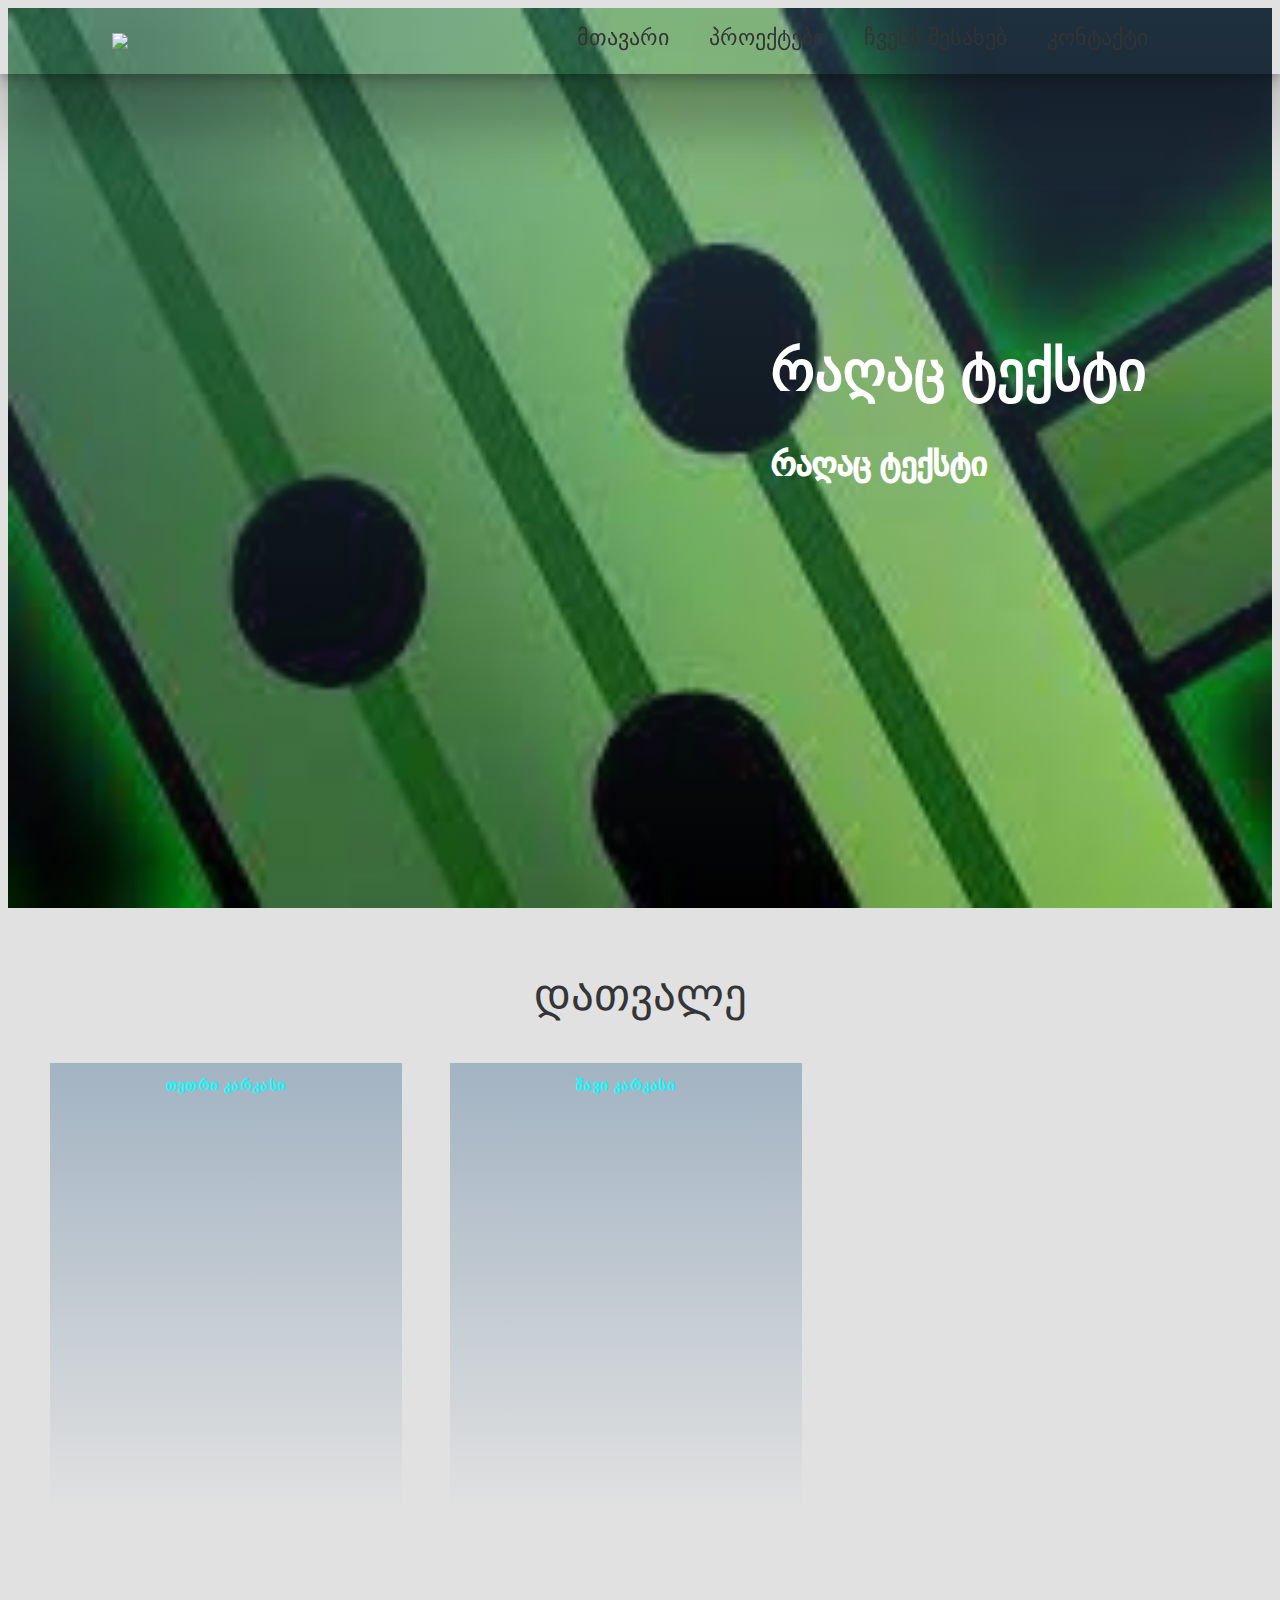
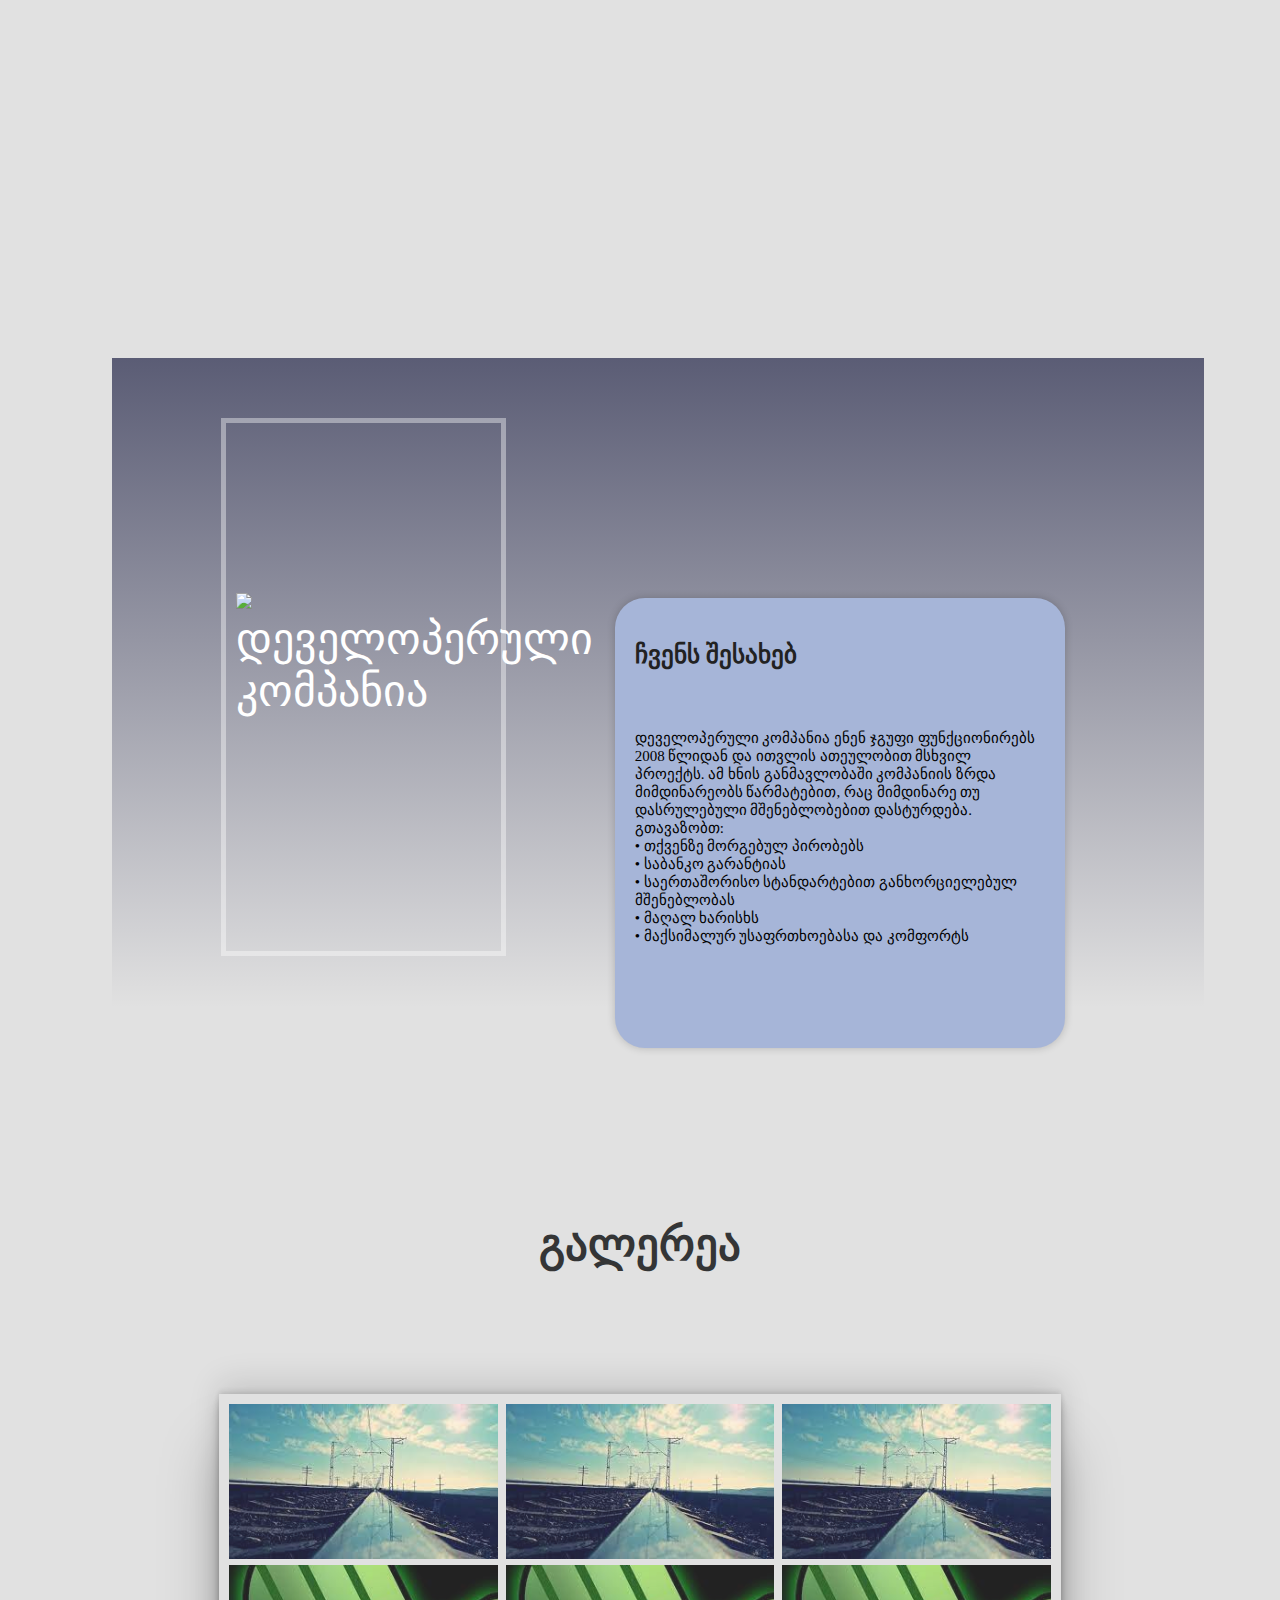
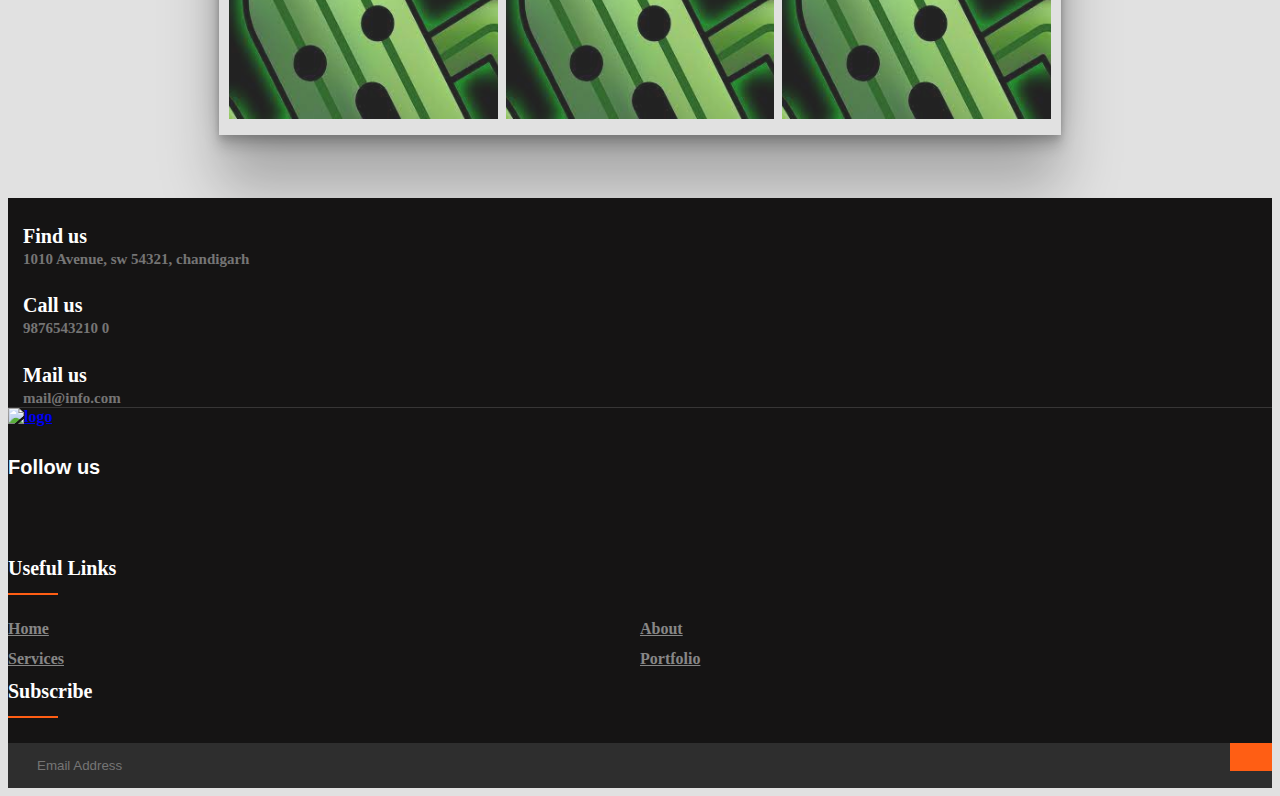
==== commit ccd5b8ef: "." ====
--- a/index.html
+++ b/index.html
@@ -17,10 +17,11 @@
     <link href="https://cdn.jsdelivr.net/npm/bootstrap@5.0.2/dist/css/bootstrap.min.css" rel="stylesheet"
         integrity="sha384-EVSTQN3/azprG1Anm3QDgpJLIm9Nao0Yz1ztcQTwFspd3yD65VohhpuuCOmLASjC" crossorigin="anonymous">
     <link href='https://unpkg.com/boxicons@2.0.7/css/boxicons.min.css' rel='stylesheet'>
+    <link rel="stylesheet" href="https://use.fontawesome.com/releases/v5.15.4/css/all.css" integrity="sha384-DyZ88mC6Up2uqS4h/KRgHuoeGwBcD4Ng9SiP4dIRy0EXTlnuz47vAwmeGwVChigm" crossorigin="anonymous"/>
     <title>Project</title>
 </head>
 
-<body style="background-color: #F5F5F5;">
+<body style="background-color: #e1e1e1;">
     <div id="loader"></div>
     <section class="hero-section" id="hero-section">
         <header>
@@ -86,7 +87,7 @@
                                 </li>
                                 <li></li>
                                 <li>
-                                    <a class="view-modal">
+                                    <a href="./pages/project-dighomi/apartment/">
                                         კალკულატორი
                                     </a>
                                 </li>
@@ -107,7 +108,7 @@
                                 <li>შავი კარკასი</li>
                                 <li></li>
                                 <li>
-                                    <a class="view-modal1">
+                                    <a href="./pages/project-2/apartment/">
                                         კალკულატორი
                                     </a>
                                 </li>
@@ -118,37 +119,6 @@
             </div>
         </div>
     </section>
-
-
-    <div class="popup">
-        <div class="popup-content">
-            <i style="cursor: pointer; font-size: 36px;" class='close bx bx-x-circle'></i>
-          <h2>კალკულატორი</h2>
-          <form>
-            <label for="input-number">შეიყვანეთ კვადრატულობა:</label>
-            <input placeholder="კვ.მ" type="number" id="input-number" name="input-number">
-            <br>
-            <button type="button" id="submit-btn">გამოთვლა</button>
-          </form>
-          <table id="product-table">
-            <thead>
-              <tr>
-                <th>პროდუქტი</th>
-                <th>ფასი</th>
-                <th></th>
-              </tr>
-            </thead>
-            <tbody></tbody>
-            <tfoot>
-              <tr>
-                <td colspan="2">ჯამი:</td>
-                <td id="total">0 GEL</td>
-              </tr>
-            </tfoot>
-          </table>
-        </div>
-      </div>
-
 
     <!-- About -->
     <section id="about">
@@ -324,5 +294,4 @@
     </script>
     <script src="scripts.js"></script>
 </body>
-
 </html>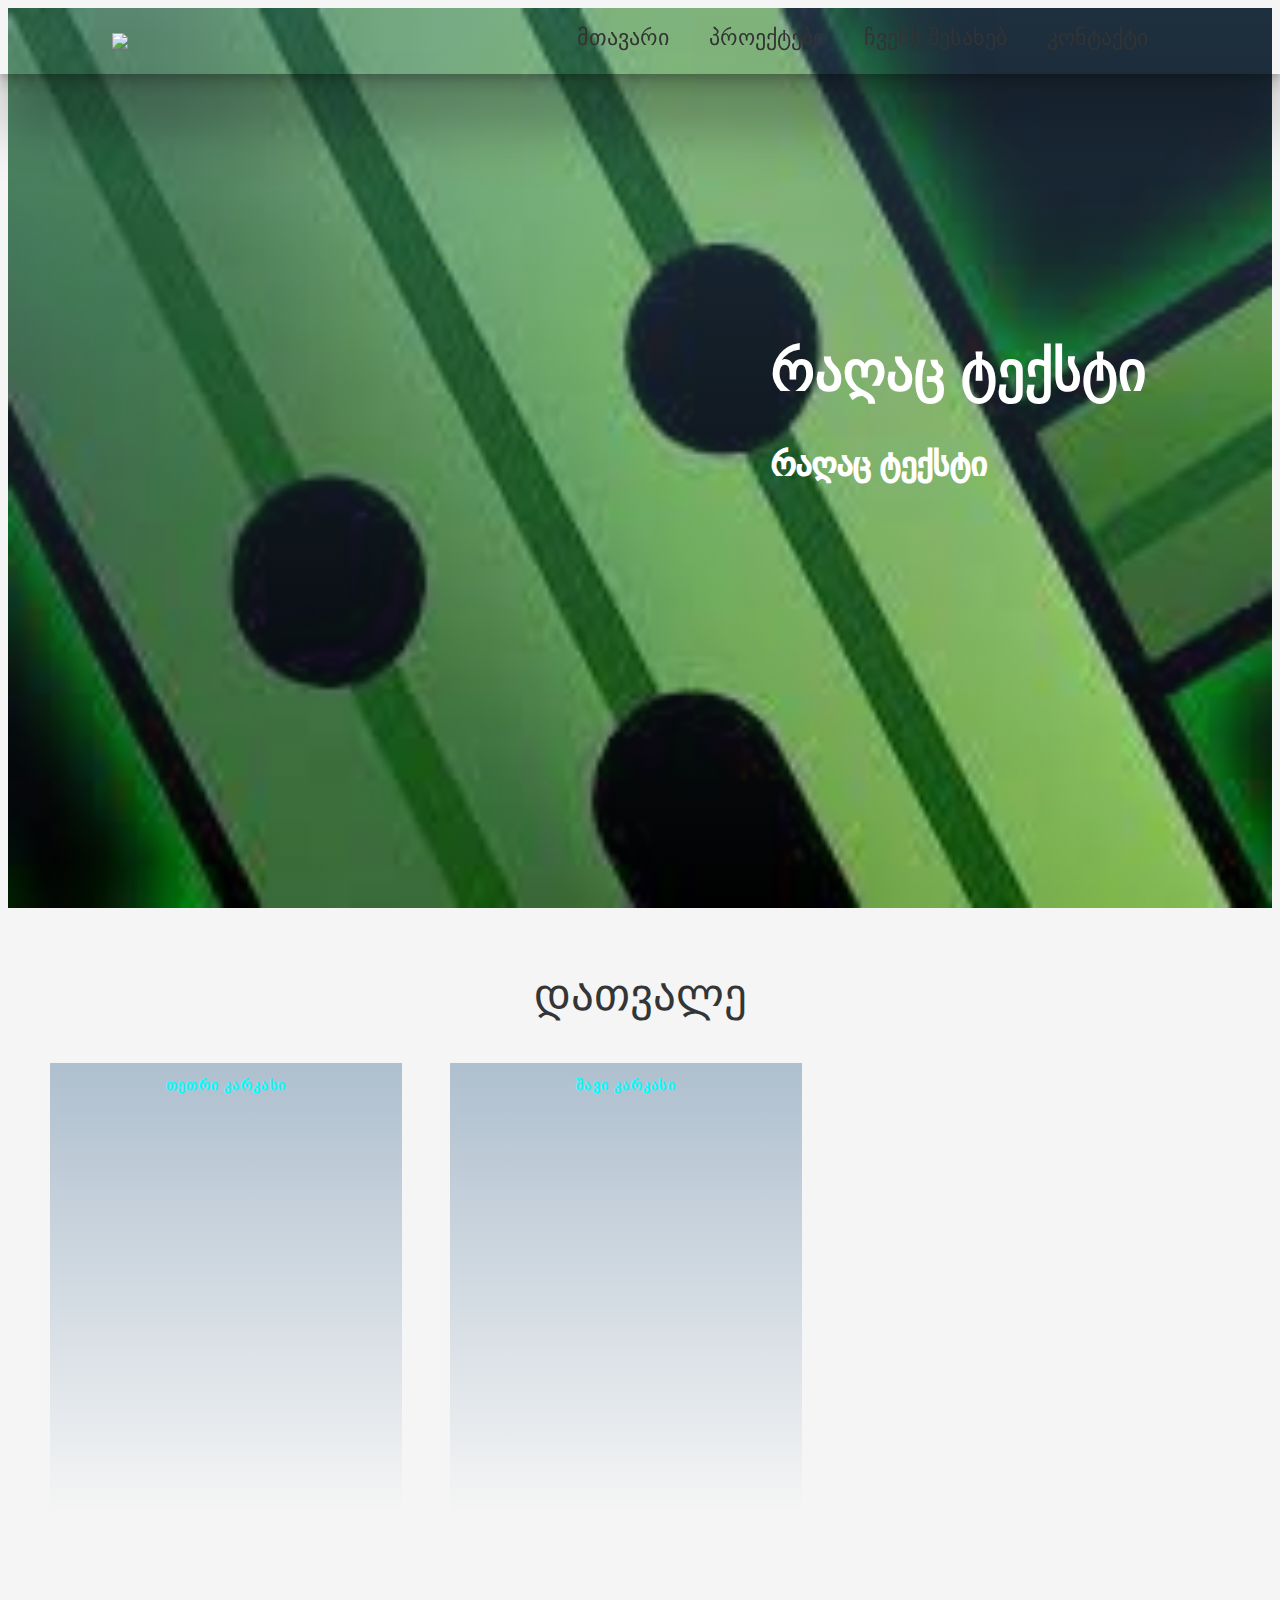
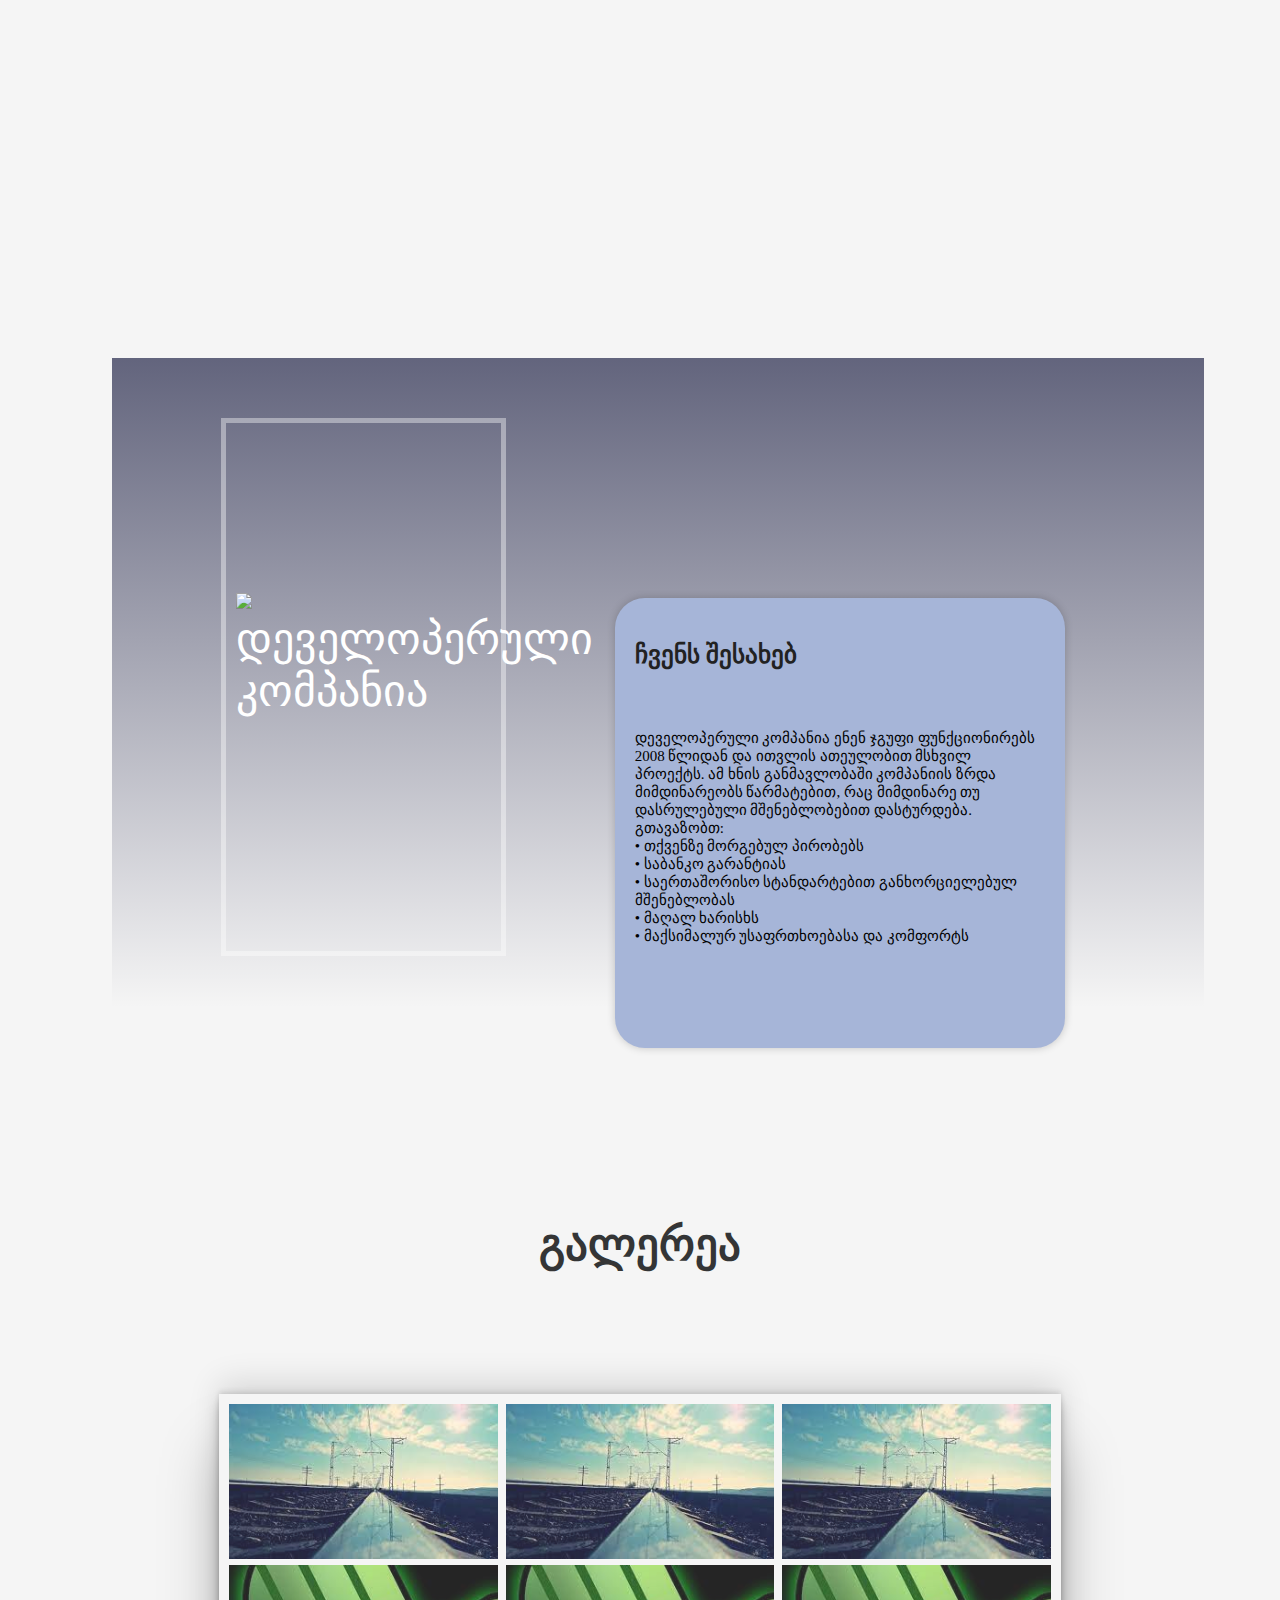
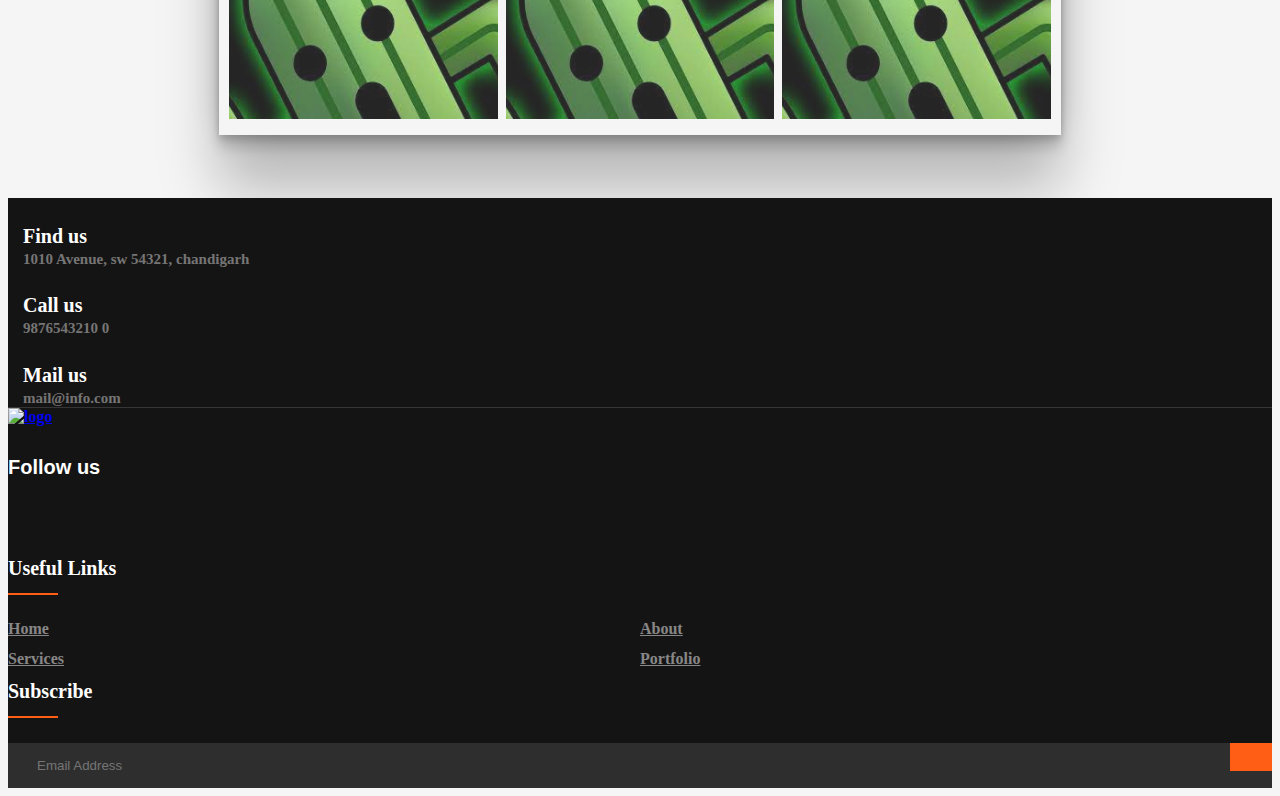
==== commit d92ec9b2: "Merge branch 'master' of https://github.com/LukadeKucha/Project" ====
--- a/index.html
+++ b/index.html
@@ -21,7 +21,7 @@
     <title>Project</title>
 </head>
 
-<body style="background-color: #e1e1e1;">
+<body style="background-color: #F5F5F5;">
     <div id="loader"></div>
     <section class="hero-section" id="hero-section">
         <header>
@@ -87,7 +87,7 @@
                                 </li>
                                 <li></li>
                                 <li>
-                                    <a href="./pages/project-dighomi/apartment/">
+                                    <a class="view-modal">
                                         კალკულატორი
                                     </a>
                                 </li>
@@ -108,7 +108,7 @@
                                 <li>შავი კარკასი</li>
                                 <li></li>
                                 <li>
-                                    <a href="./pages/project-2/apartment/">
+                                    <a class="view-modal1">
                                         კალკულატორი
                                     </a>
                                 </li>
@@ -119,6 +119,37 @@
             </div>
         </div>
     </section>
+
+
+    <div class="popup">
+        <div class="popup-content">
+            <i style="cursor: pointer; font-size: 36px;" class='close bx bx-x-circle'></i>
+          <h2>კალკულატორი</h2>
+          <form>
+            <label for="input-number">შეიყვანეთ კვადრატულობა:</label>
+            <input placeholder="კვ.მ" type="number" id="input-number" name="input-number">
+            <br>
+            <button type="button" id="submit-btn">გამოთვლა</button>
+          </form>
+          <table id="product-table">
+            <thead>
+              <tr>
+                <th>პროდუქტი</th>
+                <th>ფასი</th>
+                <th></th>
+              </tr>
+            </thead>
+            <tbody></tbody>
+            <tfoot>
+              <tr>
+                <td colspan="2">ჯამი:</td>
+                <td id="total">0 GEL</td>
+              </tr>
+            </tfoot>
+          </table>
+        </div>
+      </div>
+
 
     <!-- About -->
     <section id="about">
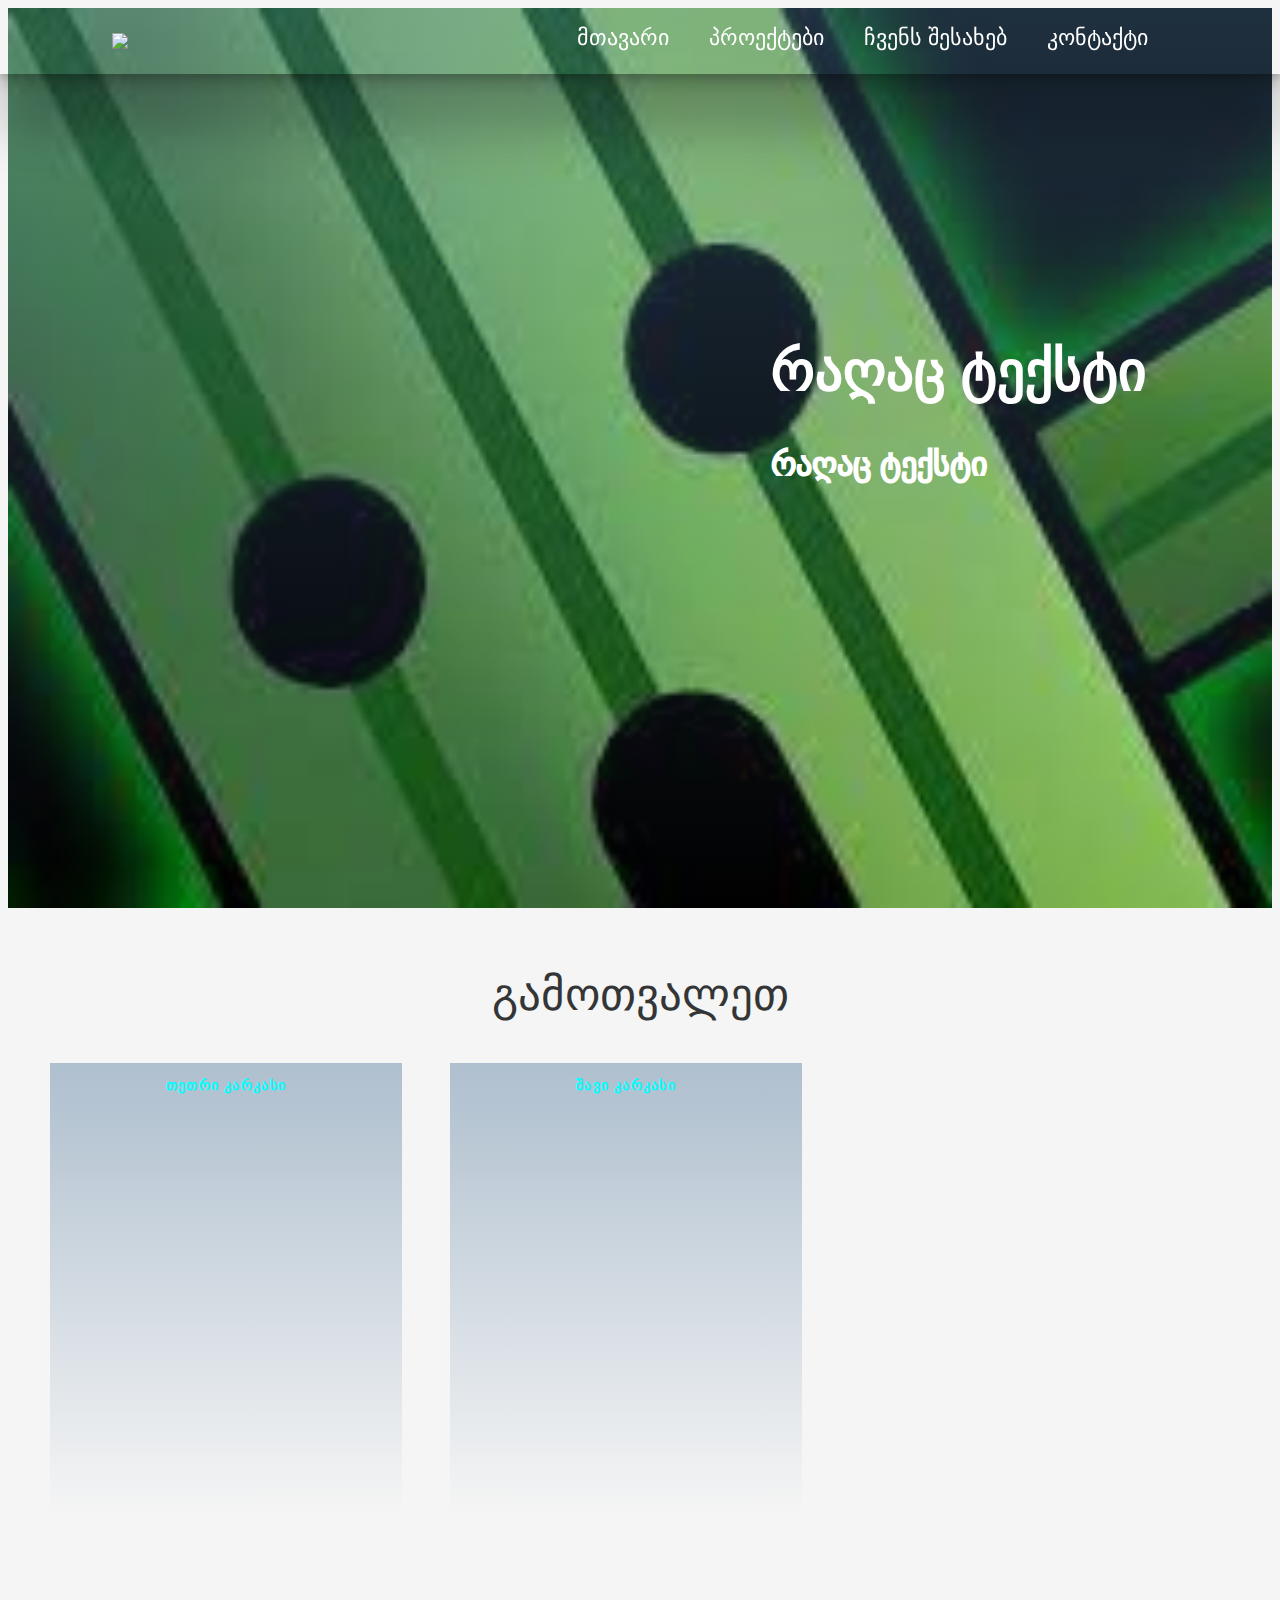
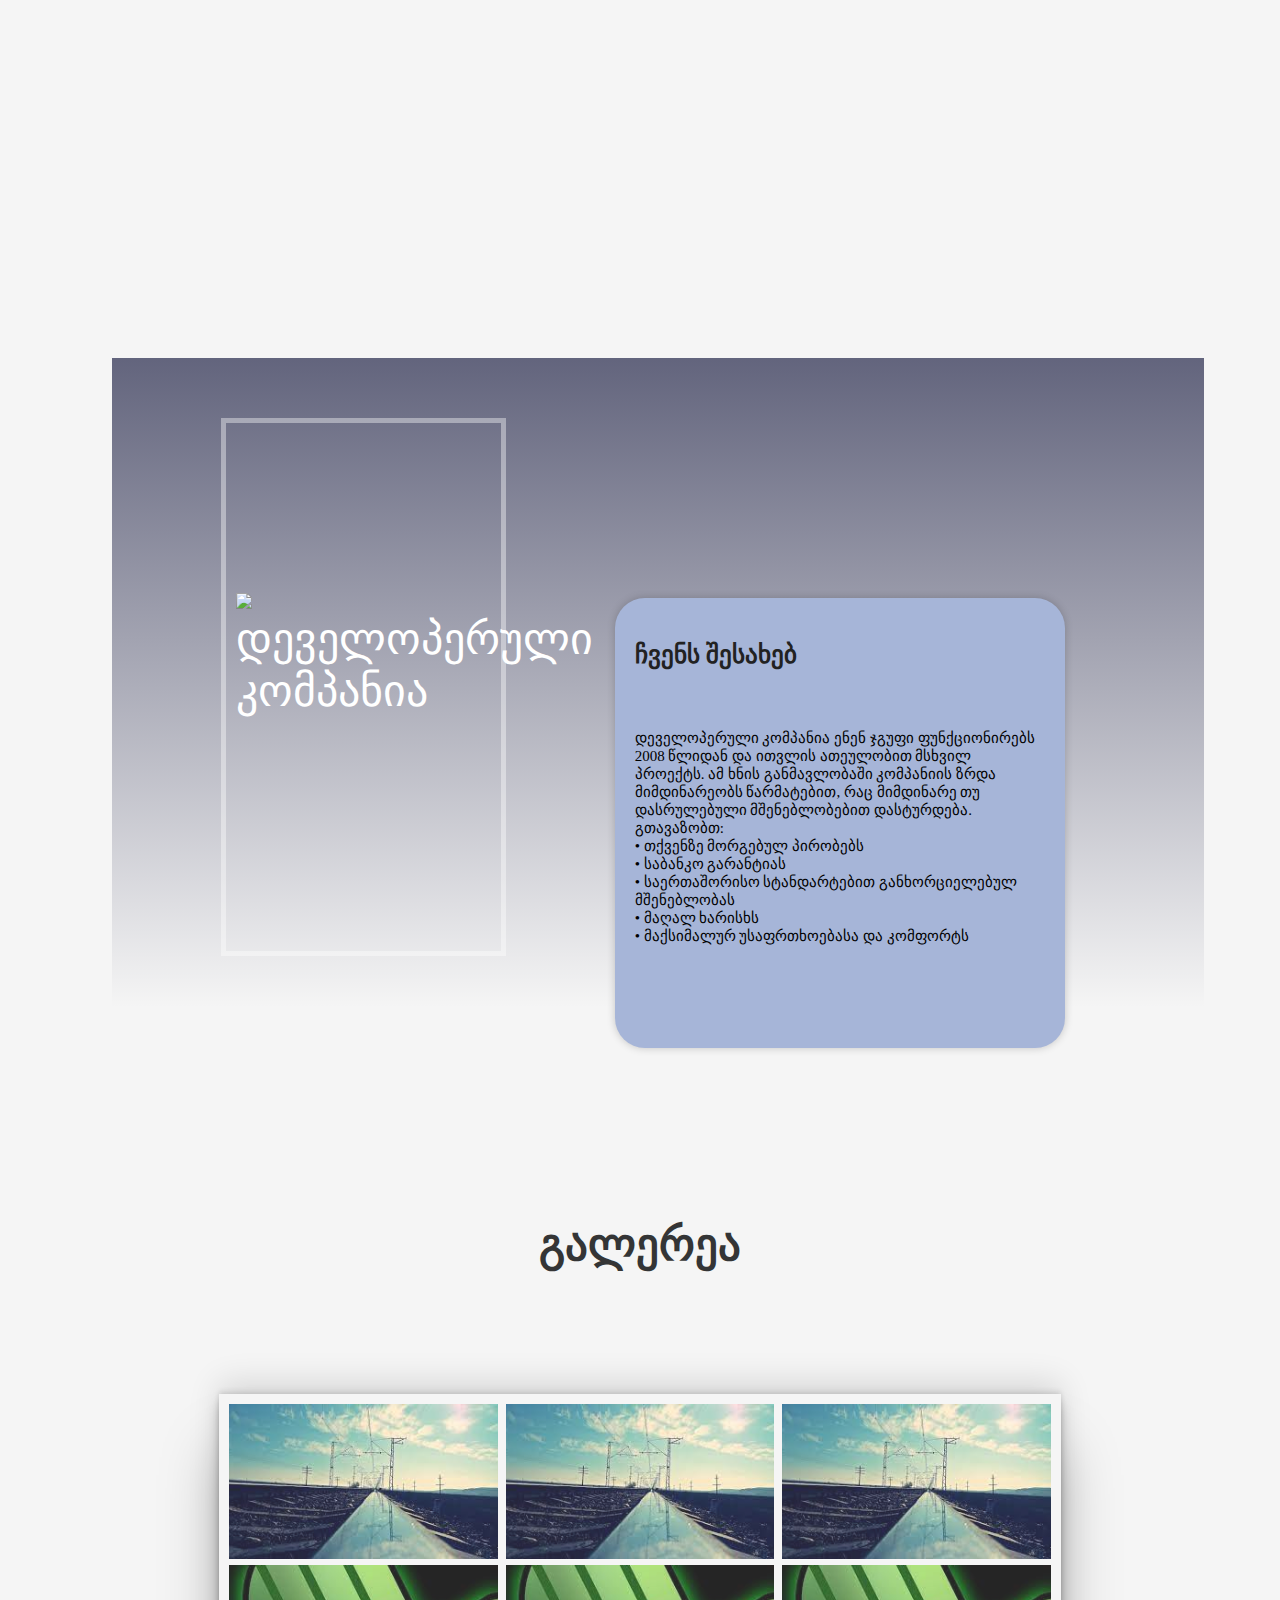
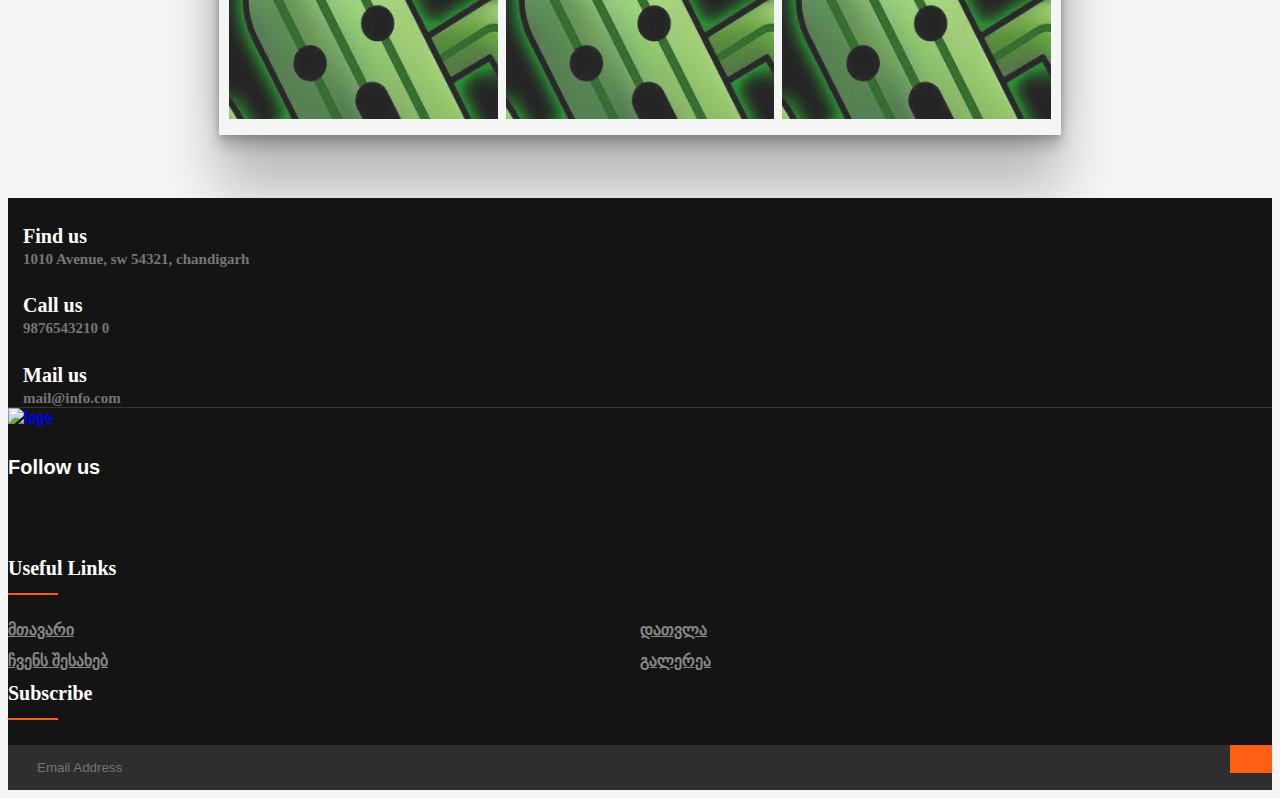
==== commit a9ef8822: "." ====
--- a/index.html
+++ b/index.html
@@ -70,7 +70,7 @@
 
     <section id="project">
         <div data-aos="fade-up" data-aos-duration="900" data-aos-delay="150" data-aos-easing="ease"
-            class="title aos-init aos-animate">დათვალე</div>
+            class="title aos-init aos-animate">გამოთვალეთ</div>
         <div class="project_border">
             <div class="pro">
                 <!-- თეთრი კარკასი -->
@@ -126,7 +126,7 @@
             <i style="cursor: pointer; font-size: 36px;" class='close bx bx-x-circle'></i>
           <h2>კალკულატორი</h2>
           <form>
-            <label for="input-number">შეიყვანეთ კვადრატულობა:</label>
+            <label for="input-number">შეიყვანეთ თქვენი ბინის კვადრატულობა:</label>
             <input placeholder="კვ.მ" type="number" id="input-number" name="input-number">
             <br>
             <button type="button" id="submit-btn">გამოთვლა</button>
@@ -282,10 +282,10 @@
                                 <h3>Useful Links</h3>
                             </div>
                             <ul>
-                                <li><a href="#">Home</a></li>
-                                <li><a href="#">about</a></li>
-                                <li><a href="#">services</a></li>
-                                <li><a href="#">portfolio</a></li>
+                                <li><a href="#">მთავარი</a></li>
+                                <li><a href="#project">დათვლა</a></li>
+                                <li><a href="#about">ჩვენს შესახებ</a></li>
+                                <li><a href="#gallery">გალერეა</a></li>
 
                             </ul>
                         </div>
--- a/styles.css
+++ b/styles.css
@@ -99,7 +99,7 @@
 
 header .navbar-wrapper .navbar-content .nav-links li a {
   text-decoration: none;
-  color: #333333 ;
+  color: white;
   /* color: white; */
   margin: 0 1.25rem;
   font-weight: 500;
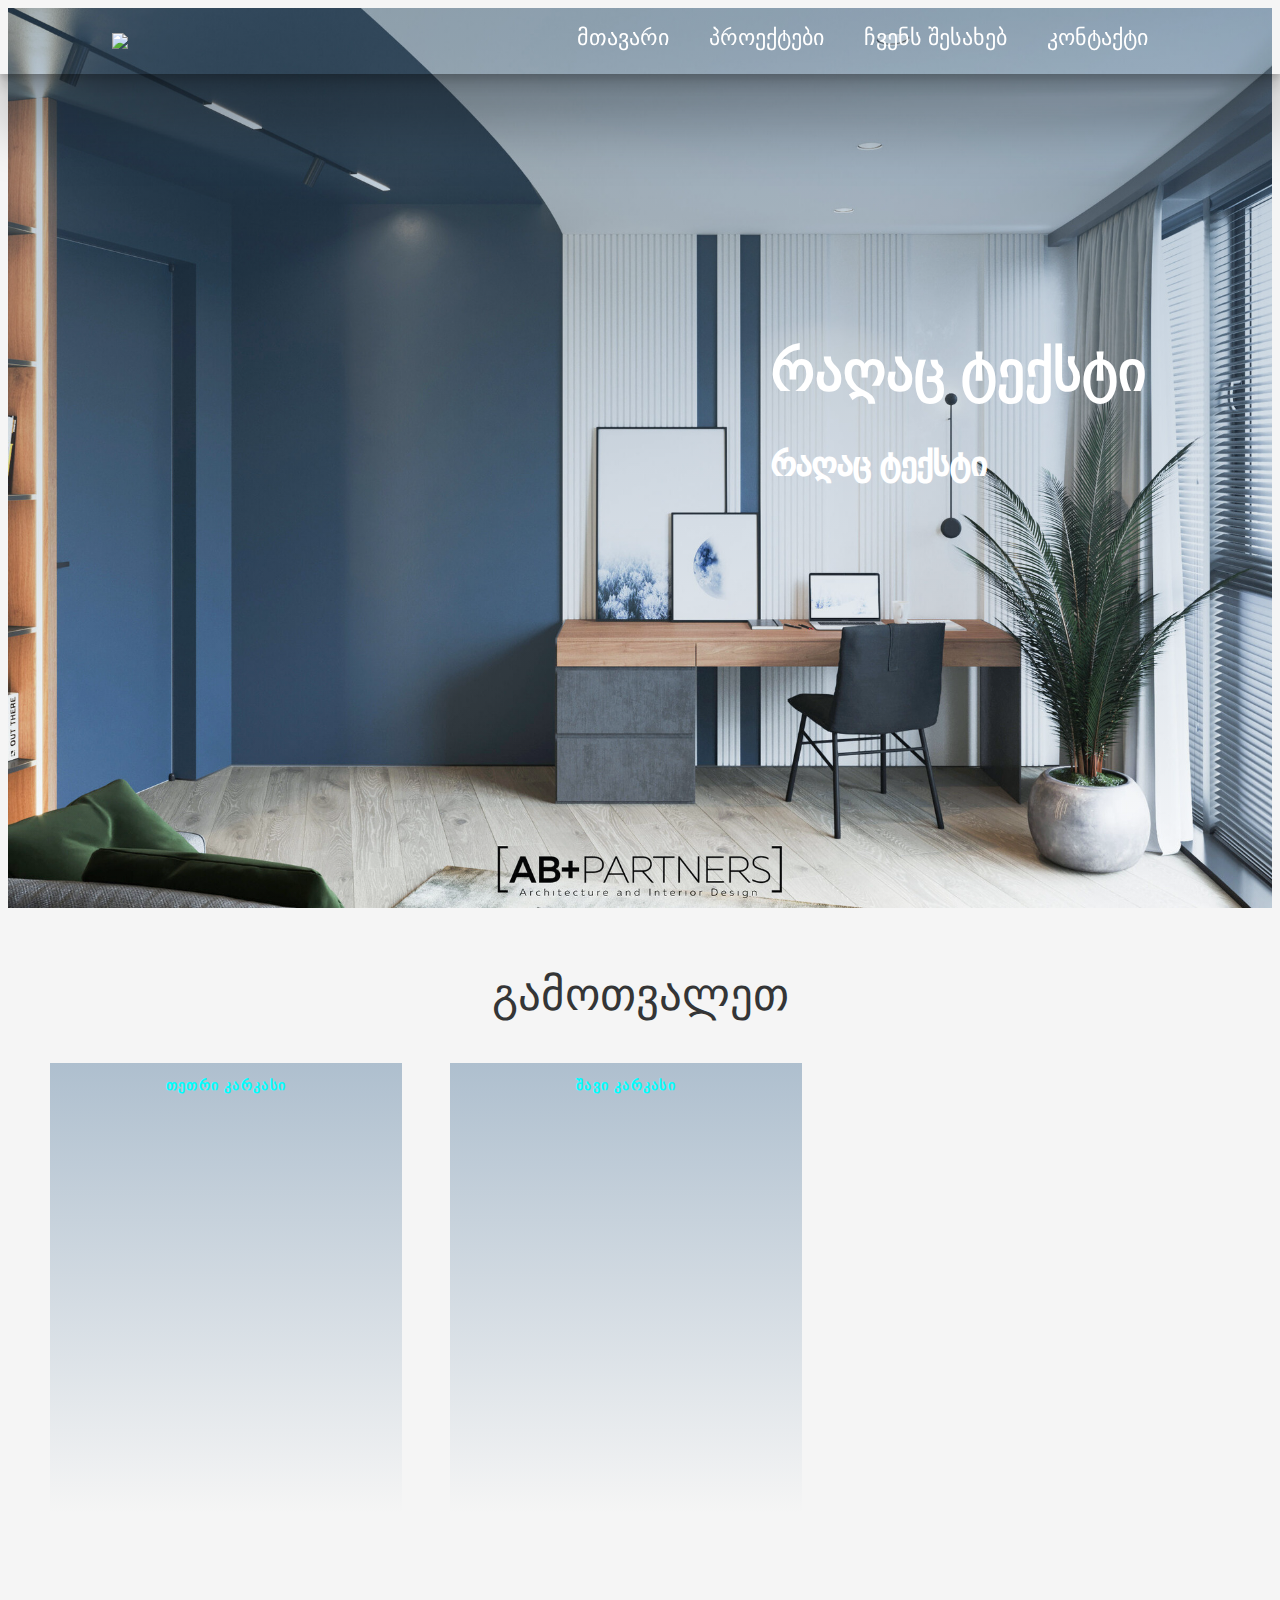
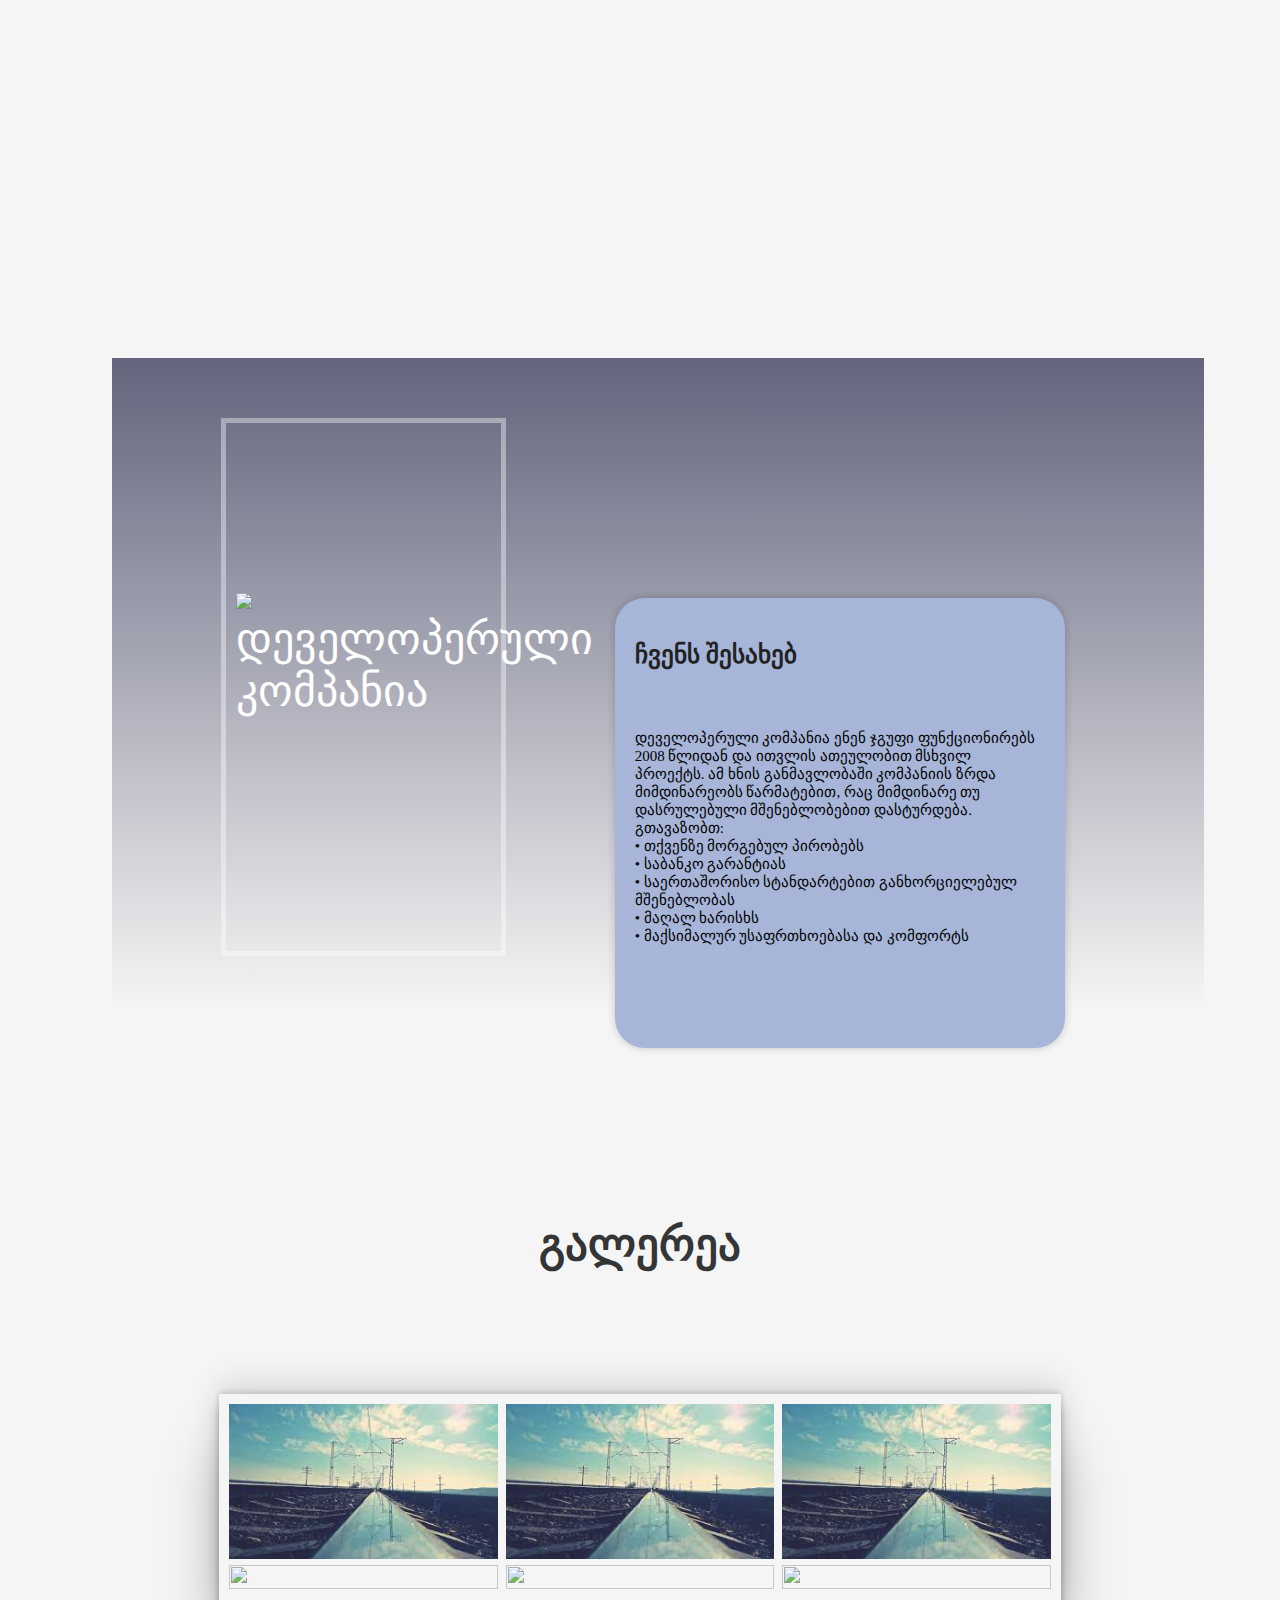
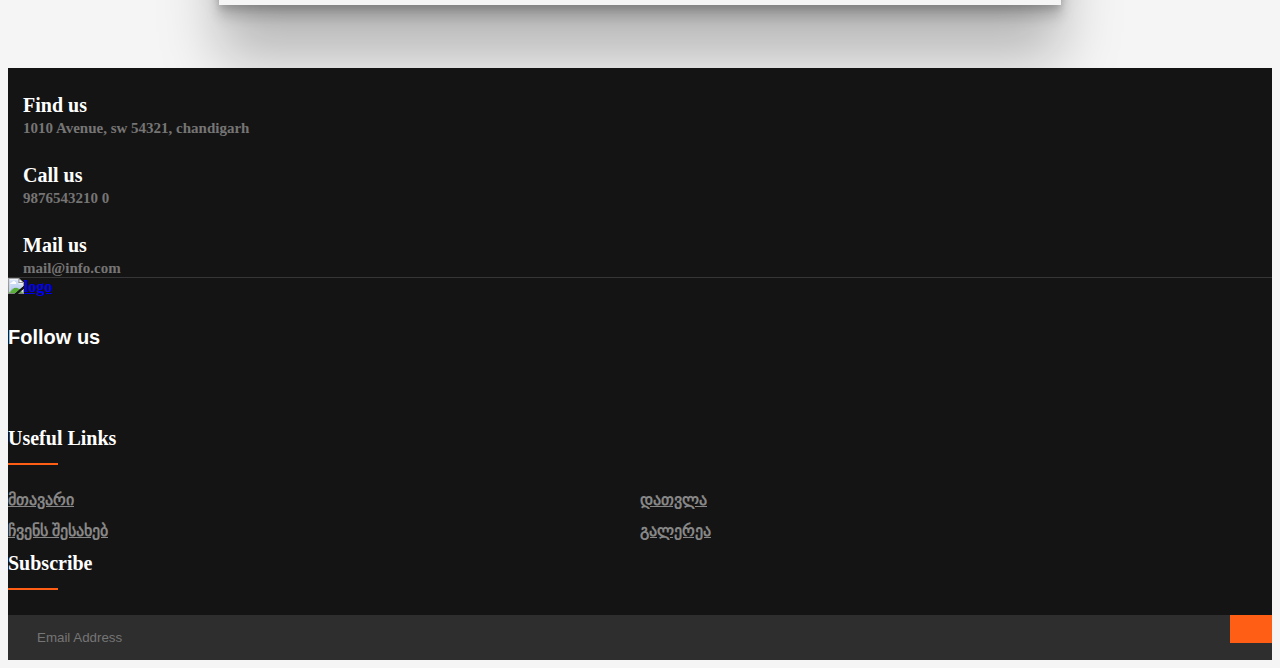
==== commit d11bebde: "." ====
--- a/index.html
+++ b/index.html
@@ -38,8 +38,9 @@
                 </nav>
             </div>
         </header>
-        <div class="sliderimage" style="background-image: url(./img/photo1.jfif); opacity: 0;"></div>
-        <div class="sliderimage" style="background-image: url(./img/photo2.jfif); opacity: 1;"></div>
+        <div class="sliderimage" style="background-image: url(./img/ab-partners-midtown-apartment--modern-interior-design-apartments-archello.1631083770.83.png); opacity: 0;"></div>
+        <div class="sliderimage" style="background-image: url(./img/ab-partners-midtown-apartment--modern-interior-design-apartments-archello.1631093471.0359.jpg); opacity: 1;"></div>
+        <div class="sliderimage" style="background-image: url(./img/ab-partners-midtown-apartment--modern-interior-design-apartments-archello.1631093480.815.jpg); opacity: 0;"></div>
         <div class="header-overlay_x">
             <!-- <ul id="ul" onmouseover="myStopFunction()" onmouseout="myFunction()">
         <li onclick="changeSlider(this)" data-items="1" style="background-color: rgb(251, 255, 140);"></li>
@@ -213,13 +214,13 @@
                 <img src="./img/photo1.jfif">
             </div>
             <div class="gallery-item" data-index="4">
-                <img src="./img/photo2.jfif">
+                <img src="./img/a">
             </div>
             <div class="gallery-item" data-index="5">
-                <img src="./img/photo2.jfif">
+                <img src="./img/a">
             </div>
             <div class="gallery-item" data-index="6">
-                <img src="./img/photo2.jfif">
+                <img src="./img/a">
             </div>
         </div>
     </section>
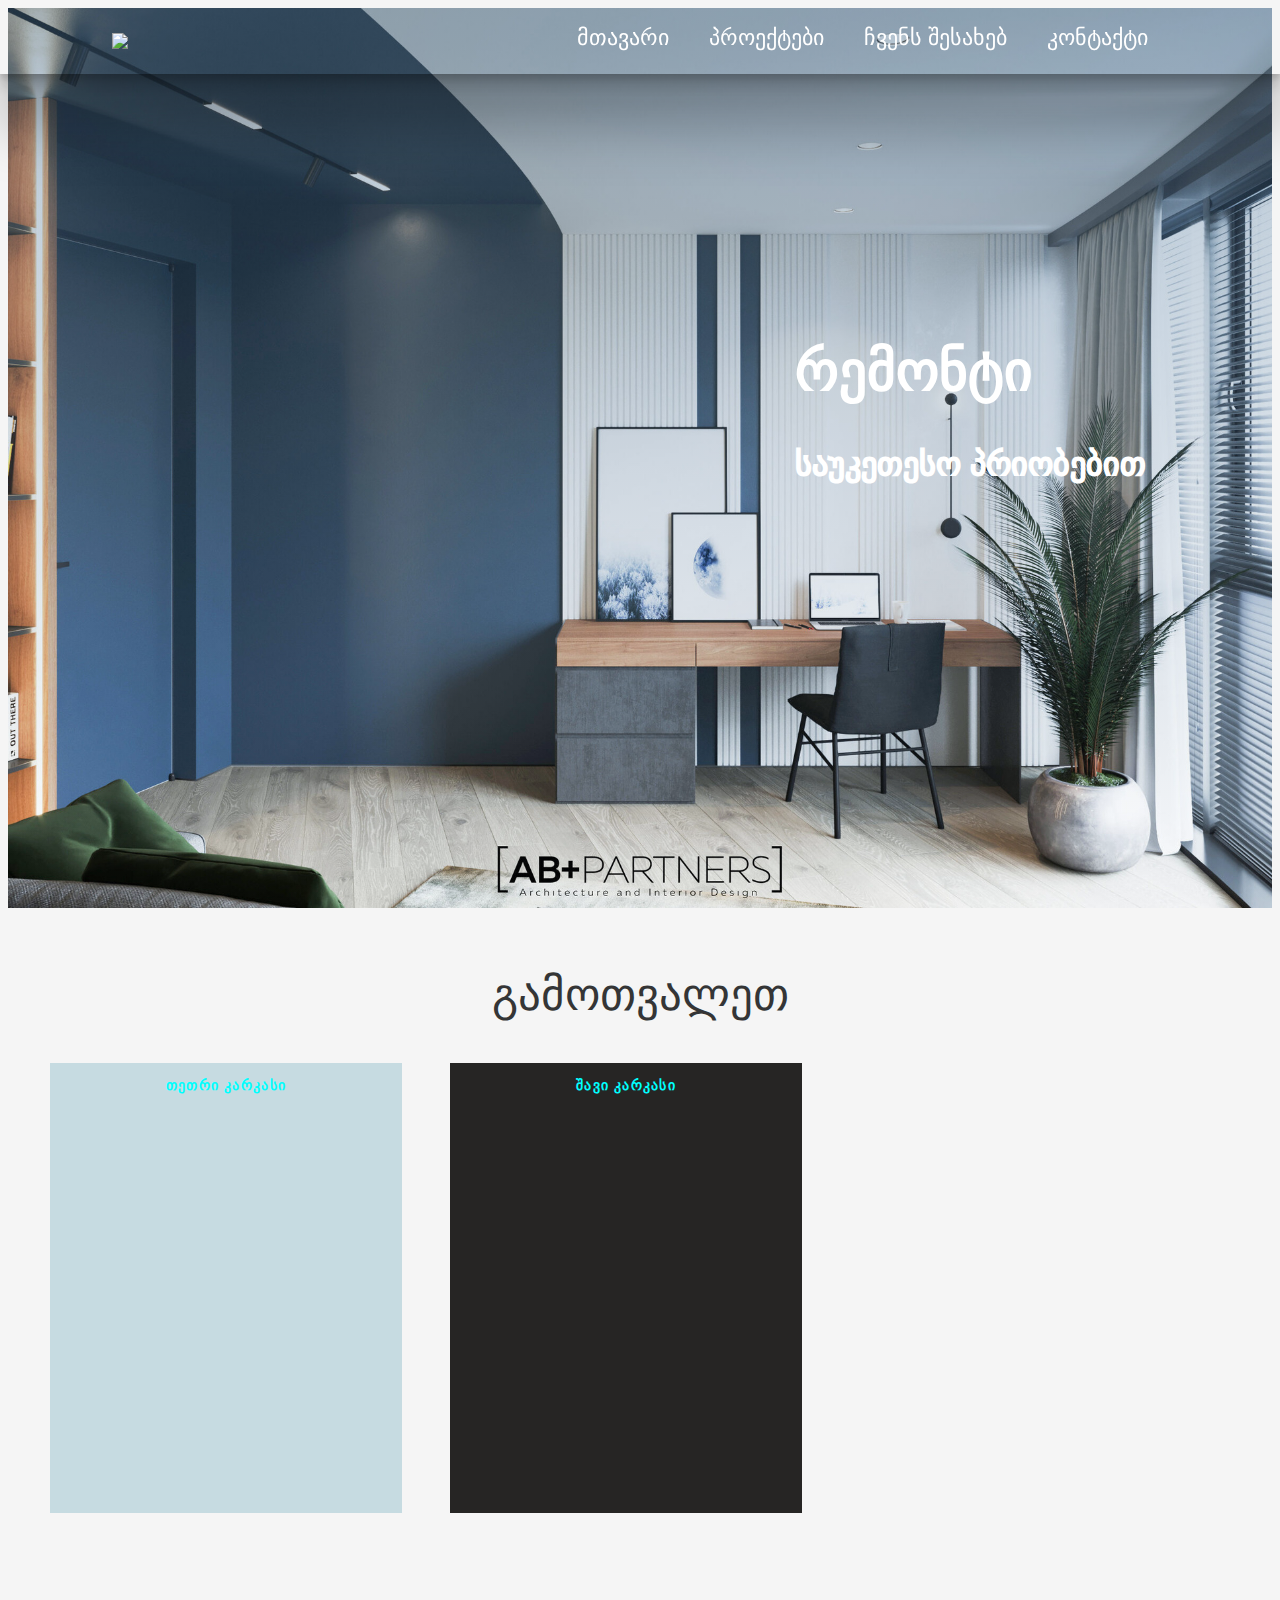
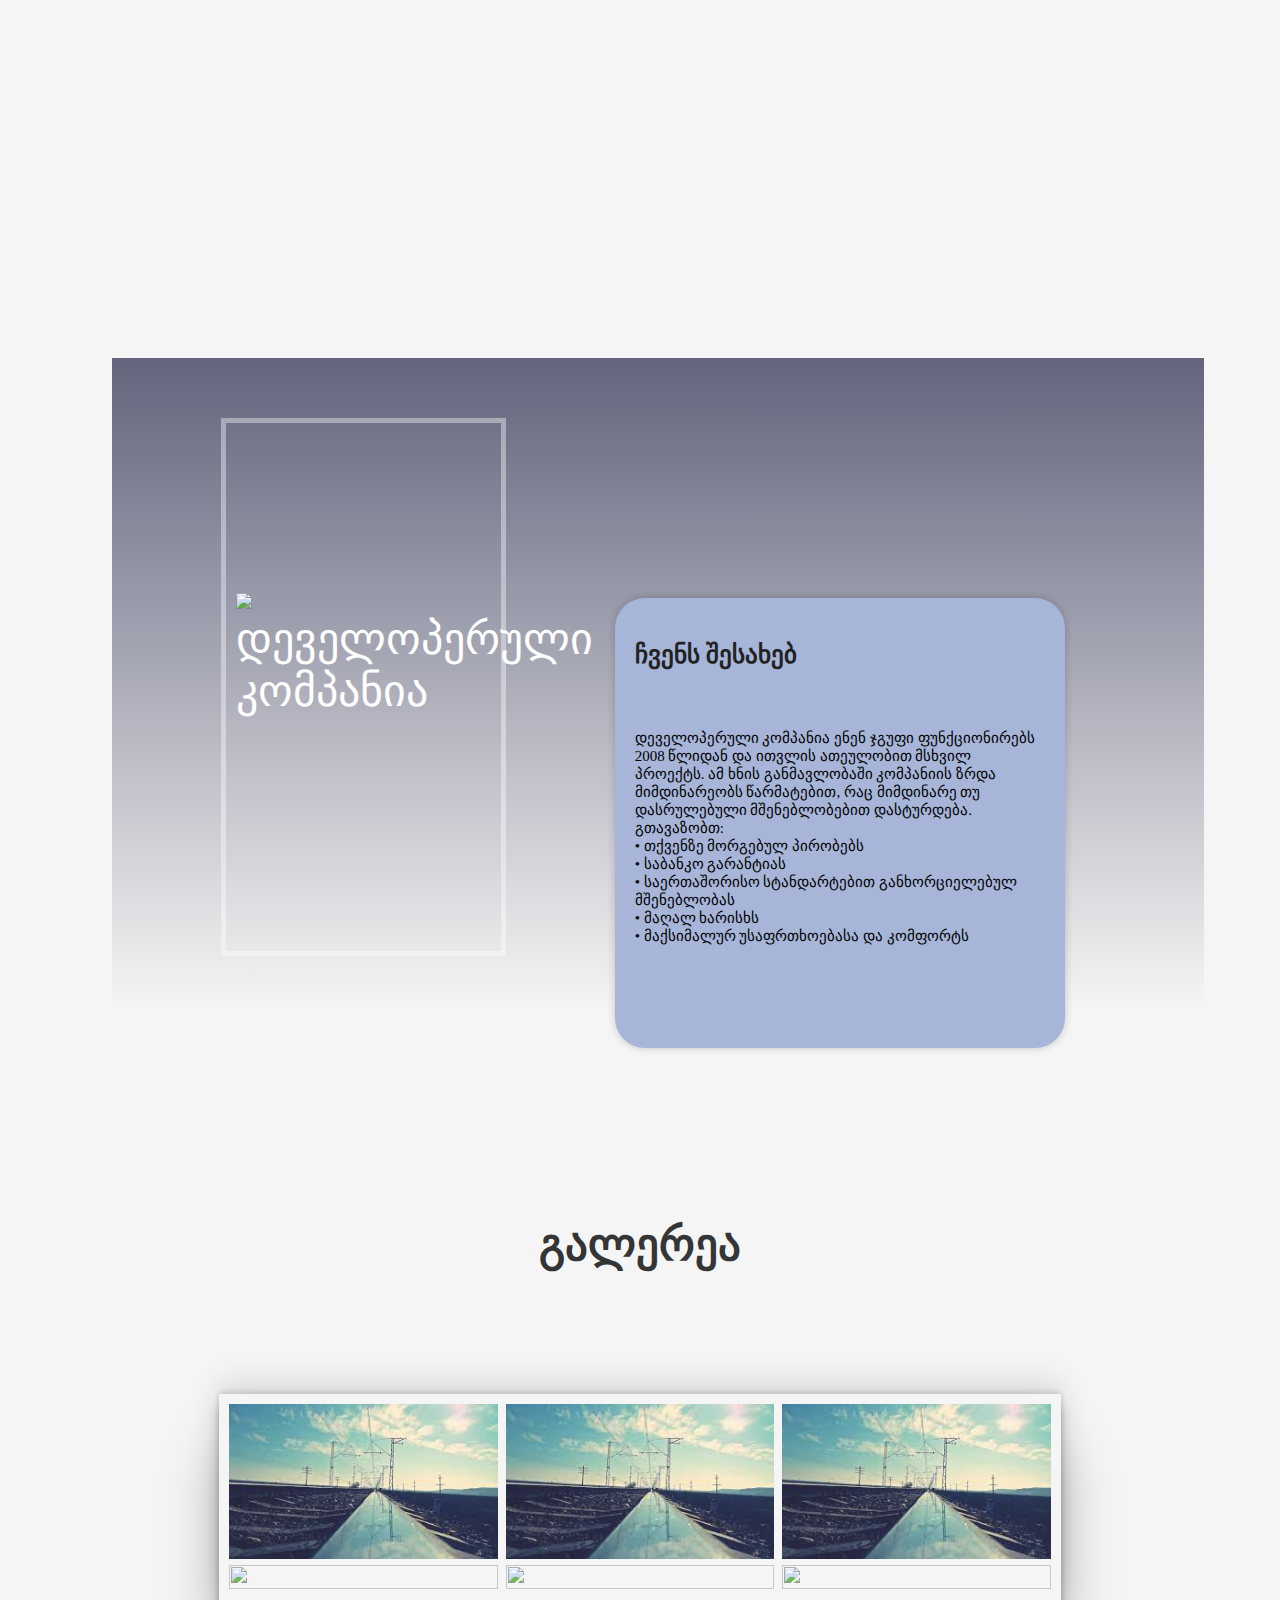
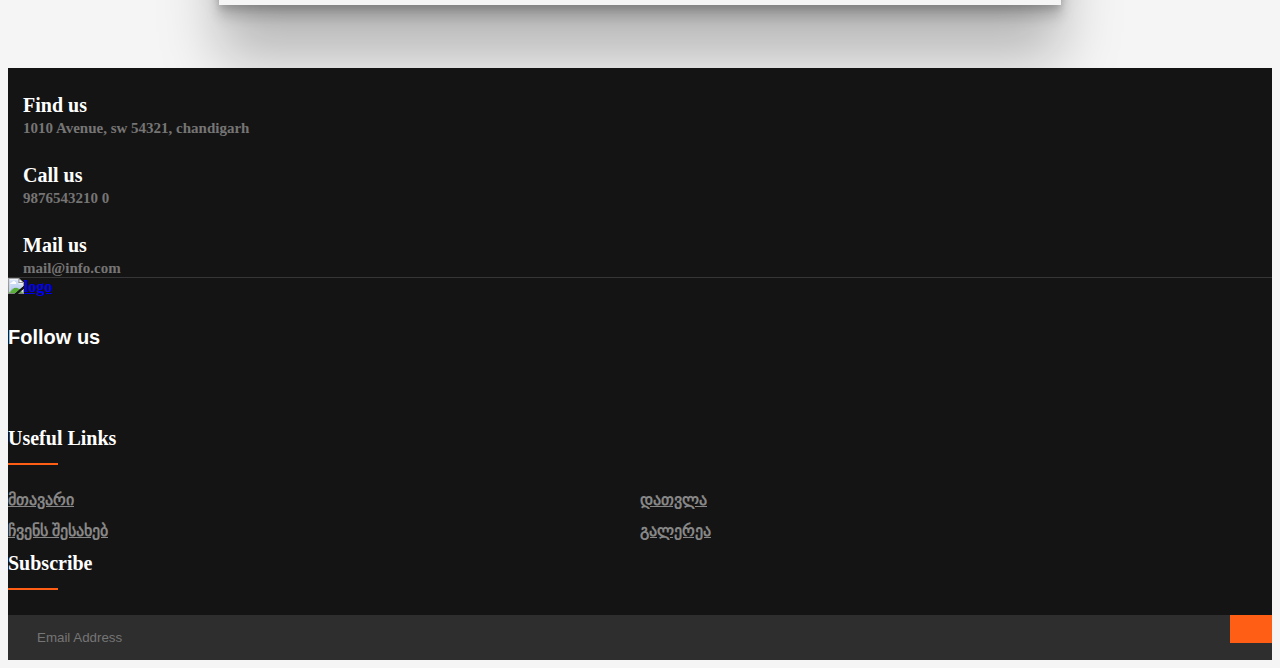
==== commit 0eb8bc21: "." ====
--- a/index.html
+++ b/index.html
@@ -57,8 +57,8 @@
                 <div class="hero-text">
                     <div class="hero-main-text aos-init aos-animate" data-aos="fade-down" data-aos-duration="1200"
                         data-aos-delay="800" data-aos-easing="ease">
-                        <div class="main-title">რაღაც ტექსტი <br>
-                            <p style="font-size:2rem">რაღაც ტექსტი </p>
+                        <div class="main-title">რემონტი<br>
+                            <p style="font-size:2rem">საუკეთესო პრიობებით </p>
                         </div><br>
                     </div>
                     <br>
@@ -101,7 +101,7 @@
                 <div class="project aos-init aos-animate" data-aos="fade-up" data-aos-duration="1000"
                     data-aos-delay="200" data-aos-easing="ease">
                     <div class="project_1" style="background-image: url('./img/Ortachala/project-ortachala.png')">
-                        <div class="project-color">
+                        <div class="project-color" style="background-color: #262524;">
                             <div class="Ongoing_project">
                                 შავი კარკასი
                             </div>
--- a/styles.css
+++ b/styles.css
@@ -362,7 +362,8 @@
   -moz-transition: all 0.3s;
   -o-transition: all 0.3s;
   transition: all 0.3s;
-  background-image: linear-gradient(rgb(73 114 151 / 41%), rgb(255 255 255 / 0%));
+  /* background-image: linear-gradient(rgb(73 114 151 / 41%), rgb(255 255 255 / 0%)); */
+  background-color: #c6dbe1;
 
 }
 
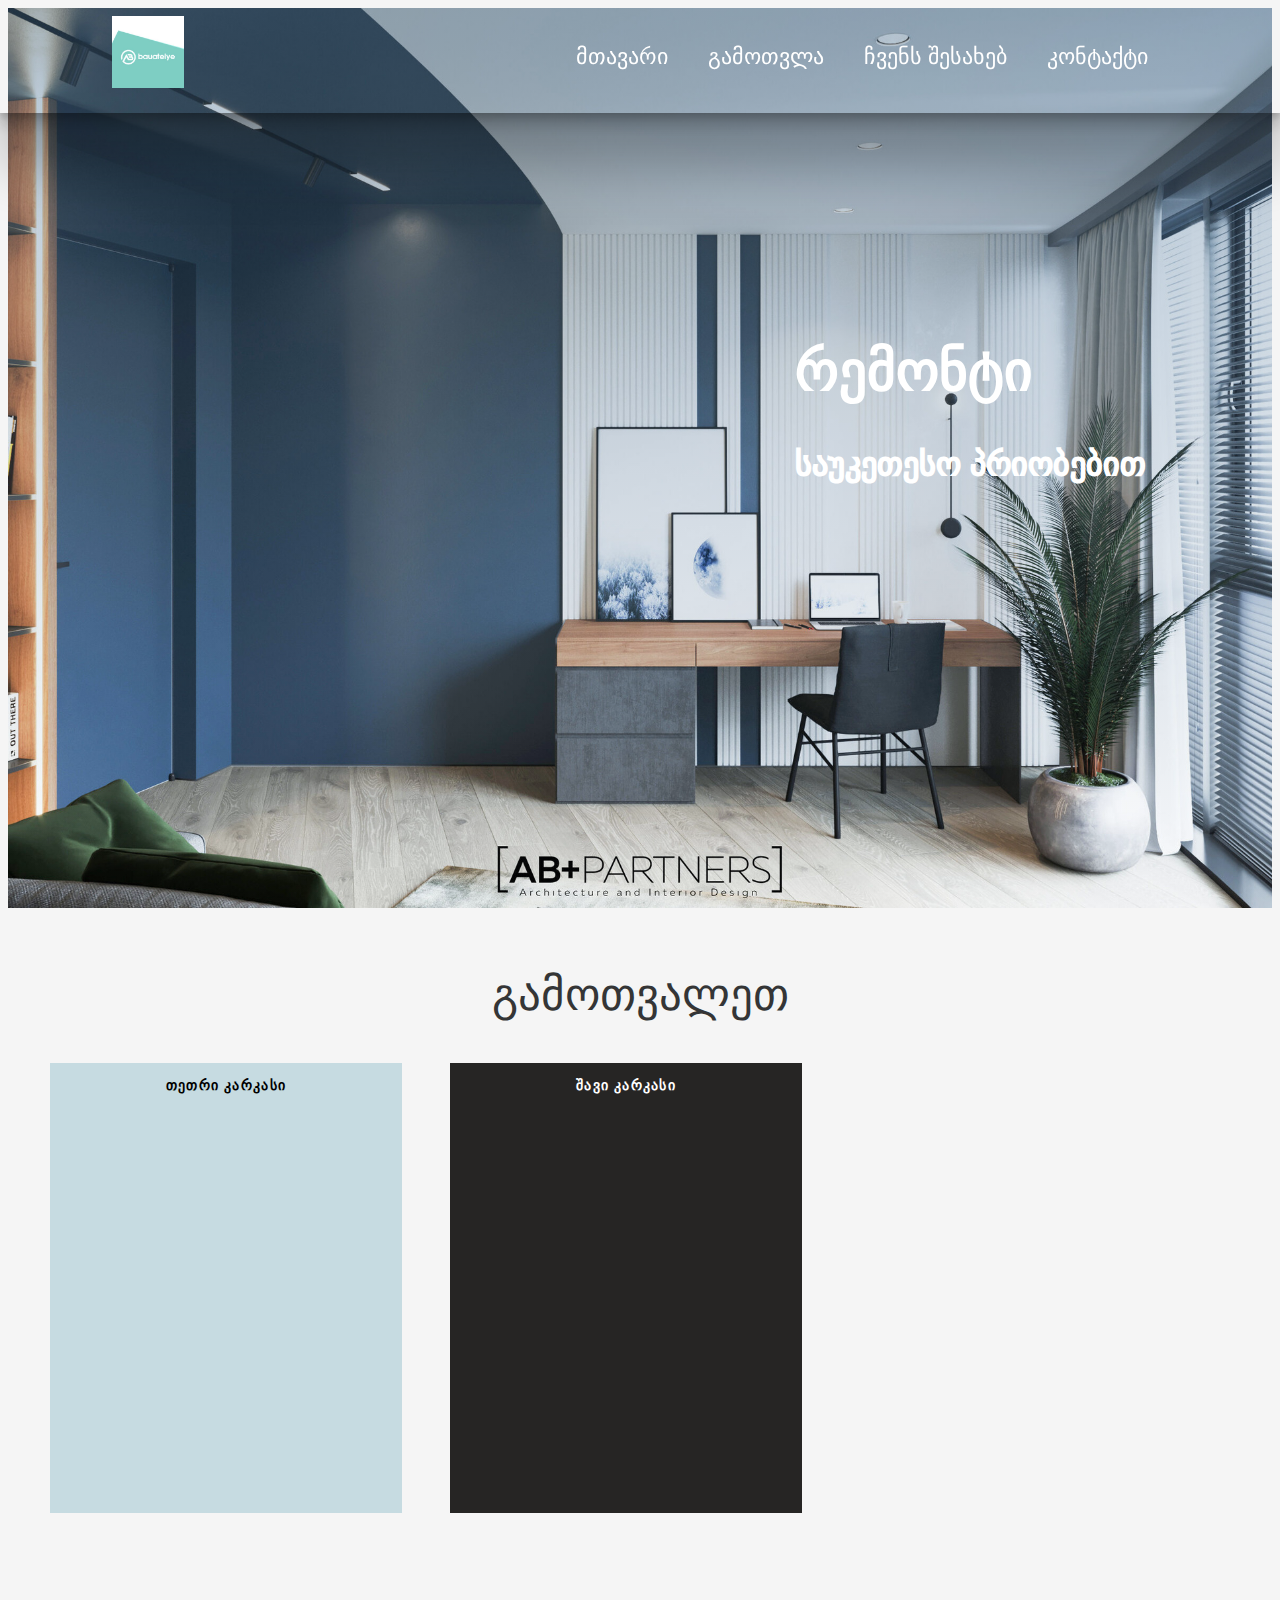
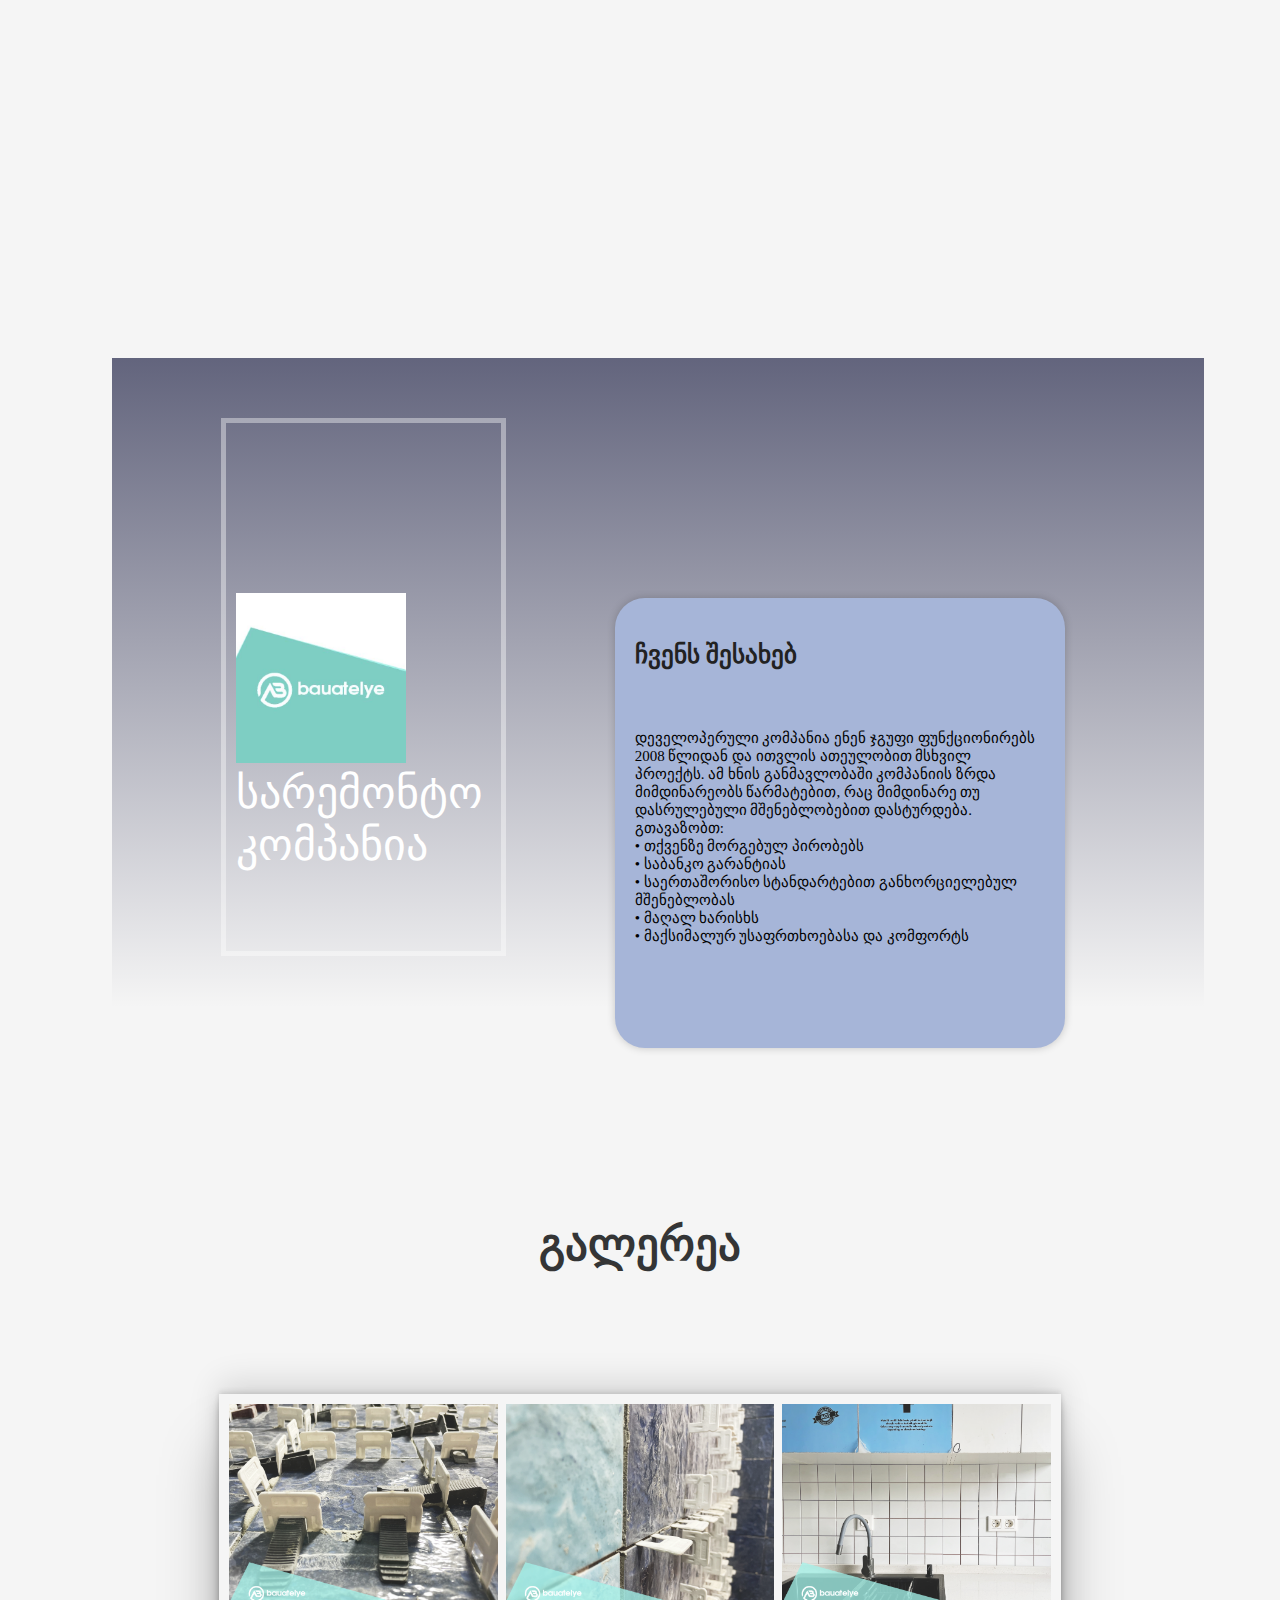
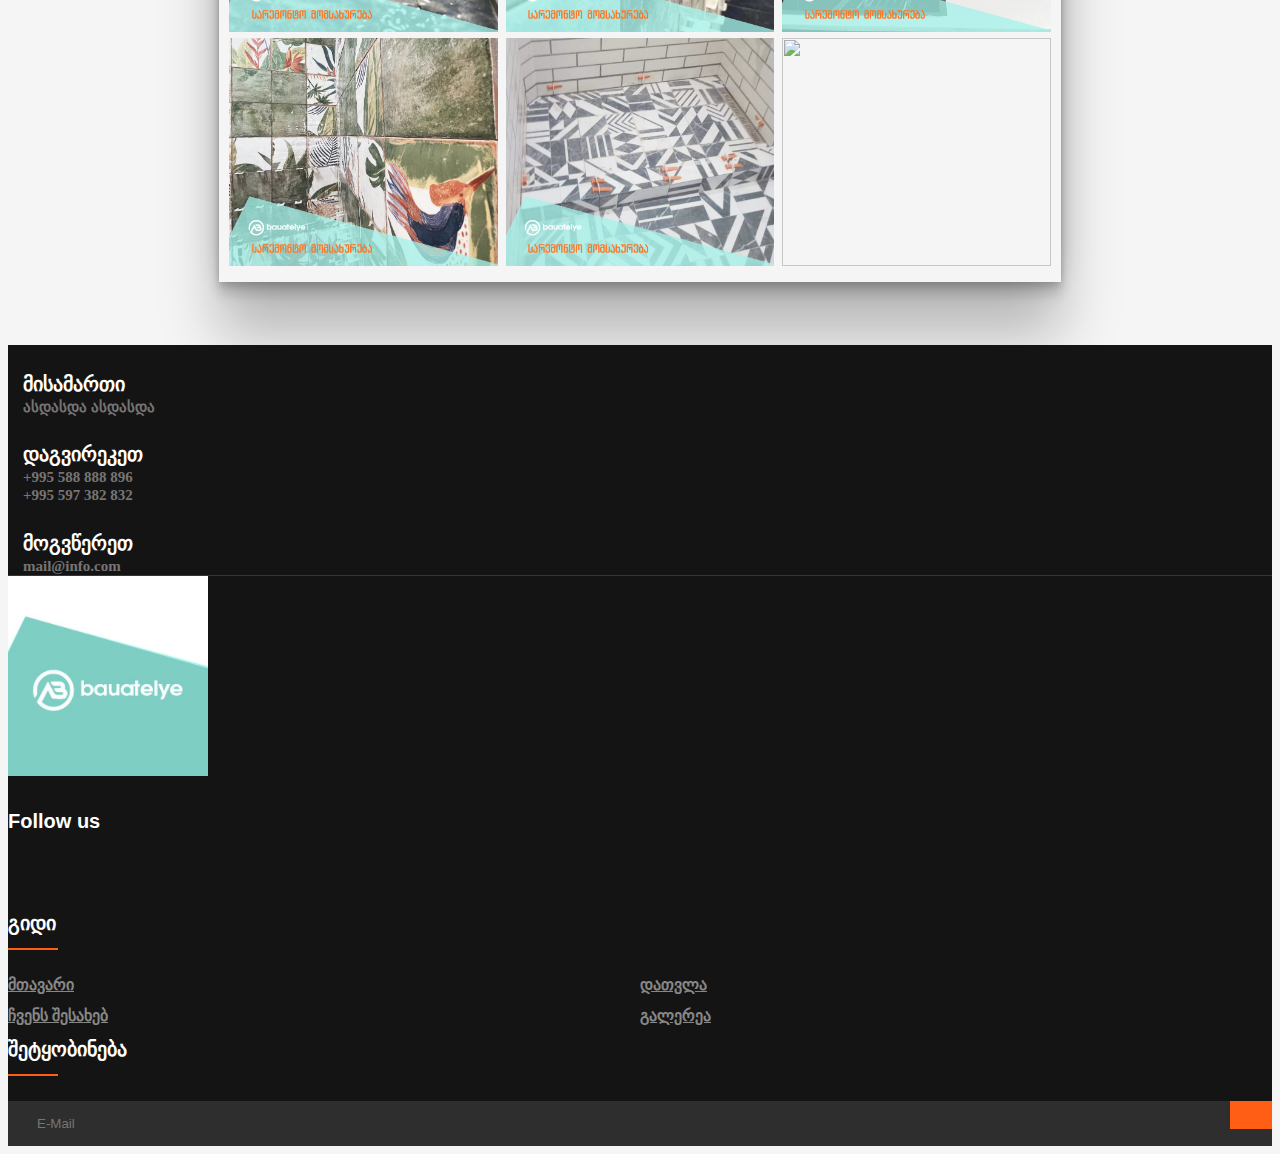
==== commit 70f3996d: "." ====
--- a/index.html
+++ b/index.html
@@ -7,7 +7,7 @@
     <meta name="viewport" content="width=device-width, initial-scale=1.0">
     <script src="https://code.jquery.com/jquery-3.6.0.min.js"></script>
     <script src="https://unpkg.com/aos@2.3.1/dist/aos.js"></script>
-    <link rel="icon" href="./img/logo.png" type="image/gif" sizes="16x16">
+    <link rel="icon" href="./img/logo.jpg" type="image/gif" sizes="16x16">
     <script src="https://cdn.jsdelivr.net/npm/bootstrap@5.0.2/dist/js/bootstrap.bundle.min.js"
         integrity="sha384-MrcW6ZMFYlzcLA8Nl+NtUVF0sA7MsXsP1UyJoMp4YLEuNSfAP+JcXn/tWtIaxVXM"
         crossorigin="anonymous"></script>
@@ -17,7 +17,8 @@
     <link href="https://cdn.jsdelivr.net/npm/bootstrap@5.0.2/dist/css/bootstrap.min.css" rel="stylesheet"
         integrity="sha384-EVSTQN3/azprG1Anm3QDgpJLIm9Nao0Yz1ztcQTwFspd3yD65VohhpuuCOmLASjC" crossorigin="anonymous">
     <link href='https://unpkg.com/boxicons@2.0.7/css/boxicons.min.css' rel='stylesheet'>
-    <link rel="stylesheet" href="https://use.fontawesome.com/releases/v5.15.4/css/all.css" integrity="sha384-DyZ88mC6Up2uqS4h/KRgHuoeGwBcD4Ng9SiP4dIRy0EXTlnuz47vAwmeGwVChigm" crossorigin="anonymous"/>
+    <link rel="stylesheet" href="https://use.fontawesome.com/releases/v5.15.4/css/all.css"
+        integrity="sha384-DyZ88mC6Up2uqS4h/KRgHuoeGwBcD4Ng9SiP4dIRy0EXTlnuz47vAwmeGwVChigm" crossorigin="anonymous" />
     <title>Project</title>
 </head>
 
@@ -27,10 +28,10 @@
         <header>
             <div class="navbar-wrapper">
                 <nav class="navbar-content">
-                    <a href="./" class="logo"><img style="height: 4.5rem;" src="./img/logo.png"></a>
+                    <a href="./" class="logo"><img style="height: 4.5rem;" src="./img/logo.jpg"></a>
                     <ul class="nav-links">
                         <li><a class="txtchange" href="#">მთავარი</a></li>
-                        <li><a class="txtchange" href="#project">პროექტები</a></li>
+                        <li><a class="txtchange" href="#project">გამოთვლა</a></li>
                         <li><a class="txtchange" href="#about">ჩვენს შესახებ</a></li>
                         <li><a class="txtchange" href="#contact">კონტაქტი</a></li>
                     </ul>
@@ -38,20 +39,26 @@
                 </nav>
             </div>
         </header>
-        <div class="sliderimage" style="background-image: url(./img/ab-partners-midtown-apartment--modern-interior-design-apartments-archello.1631083770.83.png); opacity: 0;"></div>
-        <div class="sliderimage" style="background-image: url(./img/ab-partners-midtown-apartment--modern-interior-design-apartments-archello.1631093471.0359.jpg); opacity: 1;"></div>
-        <div class="sliderimage" style="background-image: url(./img/ab-partners-midtown-apartment--modern-interior-design-apartments-archello.1631093480.815.jpg); opacity: 0;"></div>
+        <div class="sliderimage"
+            style="background-image: url(./img/ab-partners-midtown-apartment--modern-interior-design-apartments-archello.1631083770.83.png); opacity: 0;">
+        </div>
+        <div class="sliderimage"
+            style="background-image: url(./img/ab-partners-midtown-apartment--modern-interior-design-apartments-archello.1631093471.0359.jpg); opacity: 1;">
+        </div>
+        <div class="sliderimage"
+            style="background-image: url(./img/ab-partners-midtown-apartment--modern-interior-design-apartments-archello.1631093480.815.jpg); opacity: 0;">
+        </div>
         <div class="header-overlay_x">
-            <!-- <ul id="ul" onmouseover="myStopFunction()" onmouseout="myFunction()">
-        <li onclick="changeSlider(this)" data-items="1" style="background-color: rgb(251, 255, 140);"></li>
-        <li onclick="changeSlider(this)" data-items="0" style="background-color: rgb(255, 255, 255);"></li>
-        <div class="aroow-left" onclick="forward()">
-          <i class='bx bx-right-arrow-alt'></i>
-        </div>
-        <div class="aroow-right" onclick="back()">
-          <i class='bx bx-left-arrow-alt'></i>
-        </div>
-      </ul> -->
+            <ul id="ul" onmouseover="myStopFunction()" onmouseout="myFunction()" style="display: none;">
+                <li onclick="changeSlider(this)" data-items="1" style="background-color: rgb(251, 255, 140);"></li>
+                <li onclick="changeSlider(this)" data-items="0" style="background-color: rgb(255, 255, 255);"></li>
+                <div class="aroow-left" onclick="forward()">
+                    <i class='bx bx-right-arrow-alt'></i>
+                </div>
+                <div class="aroow-right" onclick="back()">
+                    <i class='bx bx-left-arrow-alt'></i>
+                </div>
+            </ul>
 
             <div class="header_text">
                 <div class="hero-text">
@@ -77,9 +84,9 @@
                 <!-- თეთრი კარკასი -->
                 <div class="project aos-init aos-animate" data-aos="fade-up" data-aos-duration="1000"
                     data-aos-delay="200" data-aos-easing="ease">
-                    <div class="project_1" style="background-image: url('./img/Dighomi/Project-Dighomi.jpg')">
+                    <div class="project_1" style="background-image: url('./img/gallery4.jpg')">
                         <div class="project-color">
-                            <div class="Ongoing_project">
+                            <div class="Ongoing_project"  style="color: black;">
                                 თეთრი კარკასი
                             </div>
                             <ul class="project-button">
@@ -100,9 +107,9 @@
                 <!-- შავი კარკასი -->
                 <div class="project aos-init aos-animate" data-aos="fade-up" data-aos-duration="1000"
                     data-aos-delay="200" data-aos-easing="ease">
-                    <div class="project_1" style="background-image: url('./img/Ortachala/project-ortachala.png')">
+                    <div class="project_1" style="background-image: url('./img/gallery2.jpg')">
                         <div class="project-color" style="background-color: #262524;">
-                            <div class="Ongoing_project">
+                            <div class="Ongoing_project" style="color: white;">
                                 შავი კარკასი
                             </div>
                             <ul class="project-button">
@@ -122,34 +129,82 @@
     </section>
 
 
-    <div class="popup">
+    <div id="popup" class="popup">
         <div class="popup-content">
             <i style="cursor: pointer; font-size: 36px;" class='close bx bx-x-circle'></i>
-          <h2>კალკულატორი</h2>
-          <form>
-            <label for="input-number">შეიყვანეთ თქვენი ბინის კვადრატულობა:</label>
-            <input placeholder="კვ.მ" type="number" id="input-number" name="input-number">
-            <br>
-            <button type="button" id="submit-btn">გამოთვლა</button>
-          </form>
-          <table id="product-table">
-            <thead>
-              <tr>
-                <th>პროდუქტი</th>
-                <th>ფასი</th>
-                <th></th>
-              </tr>
-            </thead>
-            <tbody></tbody>
-            <tfoot>
-              <tr>
-                <td colspan="2">ჯამი:</td>
-                <td id="total">0 GEL</td>
-              </tr>
-            </tfoot>
-          </table>
-        </div>
-      </div>
+            <h2>კალკულატორი</h2>
+            <div class="form">
+                <label for="number-input">შეიყვანეთ თქვენი ბინის კვადრატულობა:</label>
+                <input type="number" id="number-input" name="input-number" placeholder="კვ.მ">
+                <br>
+                <button type="button" id="submit-btn">გამოთვლა</button>
+            </div>
+
+            <table id="product-table">
+                <thead>
+                    <tr>
+                        <th>სერვისი</th>
+                        <th>ფასი</th>
+                        <th></th>
+                    </tr>
+                </thead>
+                <tbody>
+                    <tr>
+                        <td>პროდუქტი 1</td>
+                        <td><span class="product-price">0</span> ლარი </td>
+                        <td><button type="button" id="myButton" class="activate-btn">დამატება</button></td>
+                    </tr>
+                    <tr>
+                        <td>პროდუქტი 2</td>
+                        <td><span class="product-price">0</span> ლარი </td>
+                        <td><button type="button" id="myButton" class="activate-btn">დამატება</button></td>
+                    </tr>
+                    <tr>
+                        <td>პროდუქტი 3</td>
+                        <td><span class="product-price">0</span> ლარი </td>
+                        <td><button type="button" id="myButton" class="activate-btn">დამატება</button></td>
+                    </tr>
+                    <tr>
+                        <td>პროდუქტი 4</td>
+                        <td><span class="product-price">0</span> ლარი </td>
+                        <td><button type="button" id="myButton" class="activate-btn">დამატება</button></td>
+                    </tr>
+                    <tr>
+                        <td>პროდუქტი 5</td>
+                        <td><span class="product-price">0</span> ლარი </td>
+                        <td><button type="button" id="myButton" class="activate-btn">დამატება</button></td>
+                    </tr>
+                    <tr>
+                        <td>პროდუქტი 6</td>
+                        <td><span class="product-price">0</span> ლარი </td>
+                        <td><button type="button" id="myButton" class="activate-btn">დამატება</button></td>
+                    </tr>
+                    <tr>
+                        <td>პროდუქტი 7</td>
+                        <td><span class="product-price">0</span> ლარი </td>
+                        <td><button type="button" id="myButton" class="activate-btn">დამატება</button></td>
+                    </tr>
+                    <tr>
+                        <td>პროდუქტი 8</td>
+                        <td><span class="product-price">0</span> ლარი </td>
+                        <td><button type="button" id="myButton" class="activate-btn">დამატება</button></td>
+                    </tr>
+                    <tr>
+                        <td>პროდუქტი 9</td>
+                        <td><span class="product-price">0</span> ლარი </td>
+                        <td><button type="button" id="myButton" class="activate-btn">დამატება</button></td>
+                    </tr>
+                </tbody>
+                <tfoot>
+                    <tr>
+                        <td>ჯამი:</td>
+                        <td><span id="total-sum">0</span> ლარი </td>
+                        <td></td>
+                    </tr>
+                </tfoot>
+            </table>
+        </div>
+    </div>
 
 
     <!-- About -->
@@ -158,9 +213,9 @@
             <div class="image_color">
 
                 <div class="company ">
-                    <img src="./img/logo.png">
+                    <img src="./img/logo.jpg">
                     <div class="company_text ">
-                        დეველოპერული <br> კომპანია
+                        სარემონტო <br> კომპანია
                         </b></b></div><b><b>
                         </b></b>
                 </div><b><b>
@@ -204,20 +259,20 @@
 
             <div class="gallery-item" data-index="1">
 
-                <img src="./img/photo1.jfif">
+                <img src="./img/gallery1.jpg">
             </div>
             <div class="gallery-item" data-index="2">
-                <img src="./img/photo1.jfif">
+                <img src="./img/gallery2.jpg">
 
             </div>
             <div class="gallery-item" data-index="3">
-                <img src="./img/photo1.jfif">
+                <img src="./img/gallery3.jpg">
             </div>
             <div class="gallery-item" data-index="4">
-                <img src="./img/a">
+                <img src="./img/gallery4.jpg">
             </div>
             <div class="gallery-item" data-index="5">
-                <img src="./img/a">
+                <img src="./img/gallery5.jpg">
             </div>
             <div class="gallery-item" data-index="6">
                 <img src="./img/a">
@@ -236,8 +291,8 @@
                         <div class="single-cta">
                             <i class="fas fa-map-marker-alt"></i>
                             <div class="cta-text">
-                                <h4>Find us</h4>
-                                <span>1010 Avenue, sw 54321, chandigarh</span>
+                                <h4>მისამართი</h4>
+                                <span>ასდასდა ასდასდა</span>
                             </div>
                         </div>
                     </div>
@@ -245,8 +300,10 @@
                         <div class="single-cta">
                             <i class="fas fa-phone"></i>
                             <div class="cta-text">
-                                <h4>Call us</h4>
-                                <span>9876543210 0</span>
+                                <h4>დაგვირეკეთ</h4>
+                                <span>+995 588 888 896</span>
+                                <br>
+                                <span>+995 597 382 832</span>
                             </div>
                         </div>
                     </div>
@@ -254,7 +311,7 @@
                         <div class="single-cta">
                             <i class="far fa-envelope-open"></i>
                             <div class="cta-text">
-                                <h4>Mail us</h4>
+                                <h4>მოგვწერეთ</h4>
                                 <span>mail@info.com</span>
                             </div>
                         </div>
@@ -266,7 +323,7 @@
                     <div class="col-xl-4 col-lg-4 mb-50">
                         <div class="footer-widget">
                             <div class="footer-logo">
-                                <a href="index.html"><img src="https://i.ibb.co/QDy827D/ak-logo.png" class="img-fluid"
+                                <a href="index.html"><img src="./img/logo.jpg" style="width: 30%;" class="img-fluid"
                                         alt="logo"></a>
                             </div>
                             <div class="footer-social-icon">
@@ -280,7 +337,7 @@
                     <div class="col-xl-4 col-lg-4 col-md-6 mb-30">
                         <div class="footer-widget">
                             <div class="footer-widget-heading">
-                                <h3>Useful Links</h3>
+                                <h3>გიდი</h3>
                             </div>
                             <ul>
                                 <li><a href="#">მთავარი</a></li>
@@ -294,11 +351,11 @@
                     <div class="col-xl-4 col-lg-4 col-md-6 mb-50">
                         <div class="footer-widget">
                             <div class="footer-widget-heading">
-                                <h3>Subscribe</h3>
+                                <h3>შეტყობინება</h3>
                             </div>
                             <div class="subscribe-form">
                                 <form action="#">
-                                    <input type="text" placeholder="Email Address">
+                                    <input type="text" placeholder="E-Mail">
                                     <button><i class="fab fa-telegram-plane"></i></button>
                                 </form>
                             </div>
@@ -326,4 +383,5 @@
     </script>
     <script src="scripts.js"></script>
 </body>
+
 </html>--- a/styles.css
+++ b/styles.css
@@ -5,6 +5,7 @@
 * {
   scroll-behavior: smooth;
 }
+
 input::-webkit-outer-spin-button,
 input::-webkit-inner-spin-button {
   -webkit-appearance: none;
@@ -56,7 +57,7 @@
 
 
 .navbar-wrapper.bg-color-change {
-background-color: #ffff;
+  background-color: #ffff;
   /* background-color: #425a78; */
 }
 
@@ -1812,13 +1813,22 @@
 .footer-menu li a {
   font-size: 14px;
   color: #878787;
-} 
+}
 
 
 
 
 
 /* Popup */
+.activate-btn {
+  background-color: green;
+  color: white;
+}
+
+.deactivate-btn {
+  background-color: red;
+  color: white;
+}
 
 .popup {
   position: fixed;
@@ -1829,47 +1839,48 @@
   background-color: rgba(0, 0, 0, 0.7);
   z-index: 9999;
   display: none;
-  }
-  
-  .popup-content {
+}
+
+.popup-content {
   position: absolute;
   top: 50%;
   left: 50%;
   transform: translate(-50%, -50%);
   background-color: #fff;
   width: 80%;
-  height: 80%;
+  height: auto;
   padding: 20px;
   border-radius: 10px;
   box-shadow: 0 0 20px rgba(0, 0, 0, 0.2);
-  }
-  
-  .popup-content h2 {
+}
+
+.popup-content h2 {
   margin-top: 0;
   font-size: 24px;
   font-weight: bold;
-  }
-  
-  .popup-content form {
+}
+
+.popup-content .form {
   margin-top: 20px;
-  }
-  
-  .popup-content label {
+}
+
+.popup-content label {
   display: block;
   margin-bottom: 10px;
   font-size: 18px;
-  }
-  
-  .popup-content input {
+}
+
+.popup-content input {
   width: 10%;
   padding: 10px;
   border: 1px solid gray;
   border-radius: 5px;
   margin-bottom: 10px;
   font-size: 16px;
-  }
-  
-  .popup-content button[type="submit"], .popup-content button[type="button"] {
+}
+
+.popup-content button[type="submit"],
+.popup-content button[type="button"] {
   background-color: #4CAF50;
   color: white;
   padding: 10px 20px;
@@ -1878,31 +1889,32 @@
   cursor: pointer;
   font-size: 16px;
   transition: all 0.2s ease-in-out;
-  }
-  
-  .popup-content button[type="submit"]:hover, .popup-content button[type="button"]:hover {
+}
+
+.popup-content button[type="submit"]:hover,
+.popup-content button[type="button"]:hover {
   background-color: #3e8e41;
-  }
-  
-  .popup-content table {
+}
+
+.popup-content table {
   margin-top: 20px;
   width: 100%;
   border-collapse: collapse;
-  }
-  
-  .popup-content th,
-  .popup-content td {
+}
+
+.popup-content th,
+.popup-content td {
   padding: 10px;
   border: 1px solid #ddd;
   font-size: 16px;
-  }
-  
-  .popup-content th {
+}
+
+.popup-content th {
   background-color: #f2f2f2;
   font-weight: bold;
-  }
-  
-  .popup-content .disable {
+}
+
+.popup-content .disable {
   background-color: #f44336;
   color: white;
   border: none;
@@ -1910,22 +1922,22 @@
   cursor: pointer;
   font-size: 16px;
   transition: all 0.2s ease-in-out;
-  }
-  
-  .popup-content .disable:hover {
+}
+
+.popup-content .disable:hover {
   background-color: #d32f2f;
-  }
-  
-  .popup-content .disable.disabled {
+}
+
+.popup-content .disable.disabled {
   background-color: #ccc;
   cursor: not-allowed;
-  }
-  
-  .popup-content #total {
+}
+
+.popup-content #total {
   font-weight: bold;
-  }
-  
-  .popup-content .close {
+}
+
+.popup-content .close {
   position: absolute;
   top: 20px;
   right: 20px;
@@ -1934,8 +1946,8 @@
   color: #f44336;
   cursor: pointer;
   transition: all 0.2s ease-in-out;
-  }
-  
-  .popup-content .close:hover {
+}
+
+.popup-content .close:hover {
   transform: scale(1.2);
-  }+}